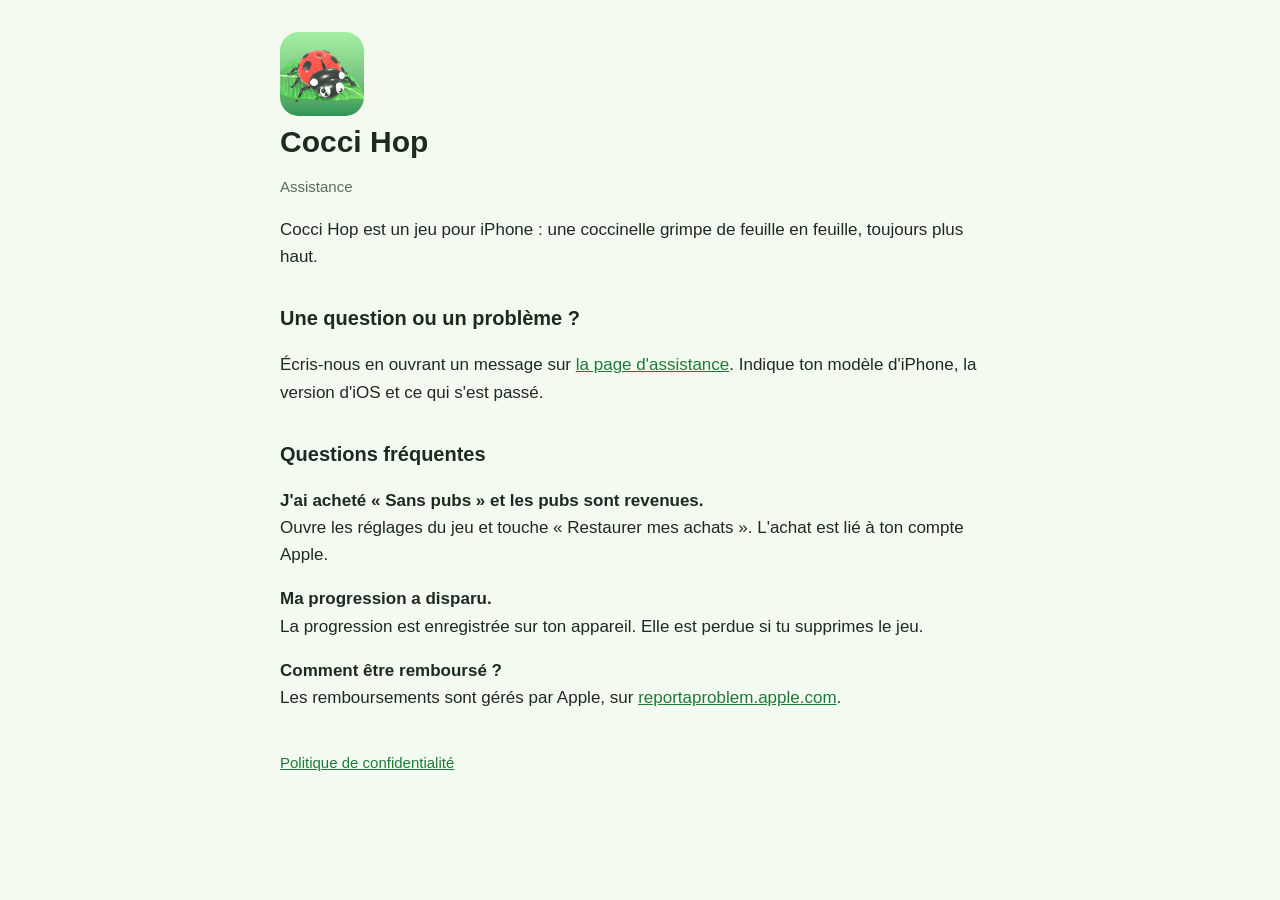
==== index.html @ fbb4d42e "Pages d'assistance et de confidentialité de Cocci Hop" ====
<!doctype html>
<html lang="fr"><head><meta charset="utf-8"><meta name="viewport" content="width=device-width,initial-scale=1">
<title>Cocci Hop — Assistance</title><link rel="stylesheet" href="style.css"></head><body>
<header><img src="icon.png" alt="Icône de Cocci Hop"><h1>Cocci Hop</h1><p class="date">Assistance</p></header>
<p>Cocci Hop est un jeu pour iPhone : une coccinelle grimpe de feuille en feuille, toujours plus haut.</p>
<h2>Une question ou un problème ?</h2>
<p>Écris-nous en ouvrant un message sur <a href="https://github.com/Joranvnp/cocci-hop-site/issues">la page d'assistance</a>. Indique ton modèle d'iPhone, la version d'iOS et ce qui s'est passé.</p>
<h2>Questions fréquentes</h2>
<p><strong>J'ai acheté « Sans pubs » et les pubs sont revenues.</strong><br>Ouvre les réglages du jeu et touche « Restaurer mes achats ». L'achat est lié à ton compte Apple.</p>
<p><strong>Ma progression a disparu.</strong><br>La progression est enregistrée sur ton appareil. Elle est perdue si tu supprimes le jeu.</p>
<p><strong>Comment être remboursé ?</strong><br>Les remboursements sont gérés par Apple, sur <a href="https://reportaproblem.apple.com">reportaproblem.apple.com</a>.</p>
<nav><a href="confidentialite.html">Politique de confidentialité</a></nav>
</body></html>
---- style.css ----
:root{color-scheme:light dark}
body{font:17px/1.6 -apple-system,BlinkMacSystemFont,"Segoe UI",Roboto,sans-serif;max-width:720px;margin:0 auto;padding:32px 20px 64px;color:#1d2b1f;background:#f3faf0}
h1{font-size:30px;line-height:1.2;margin:8px 0 4px}h2{font-size:20px;margin:32px 0 8px}
a{color:#1f7a3a}.date{color:#5b6b5d;font-size:15px}
header img{width:84px;height:84px;border-radius:19px;display:block}
nav{margin-top:40px;font-size:15px}
@media (prefers-color-scheme:dark){body{color:#e6f1e4;background:#122016}a{color:#8be09f}.date{color:#9db09f}}
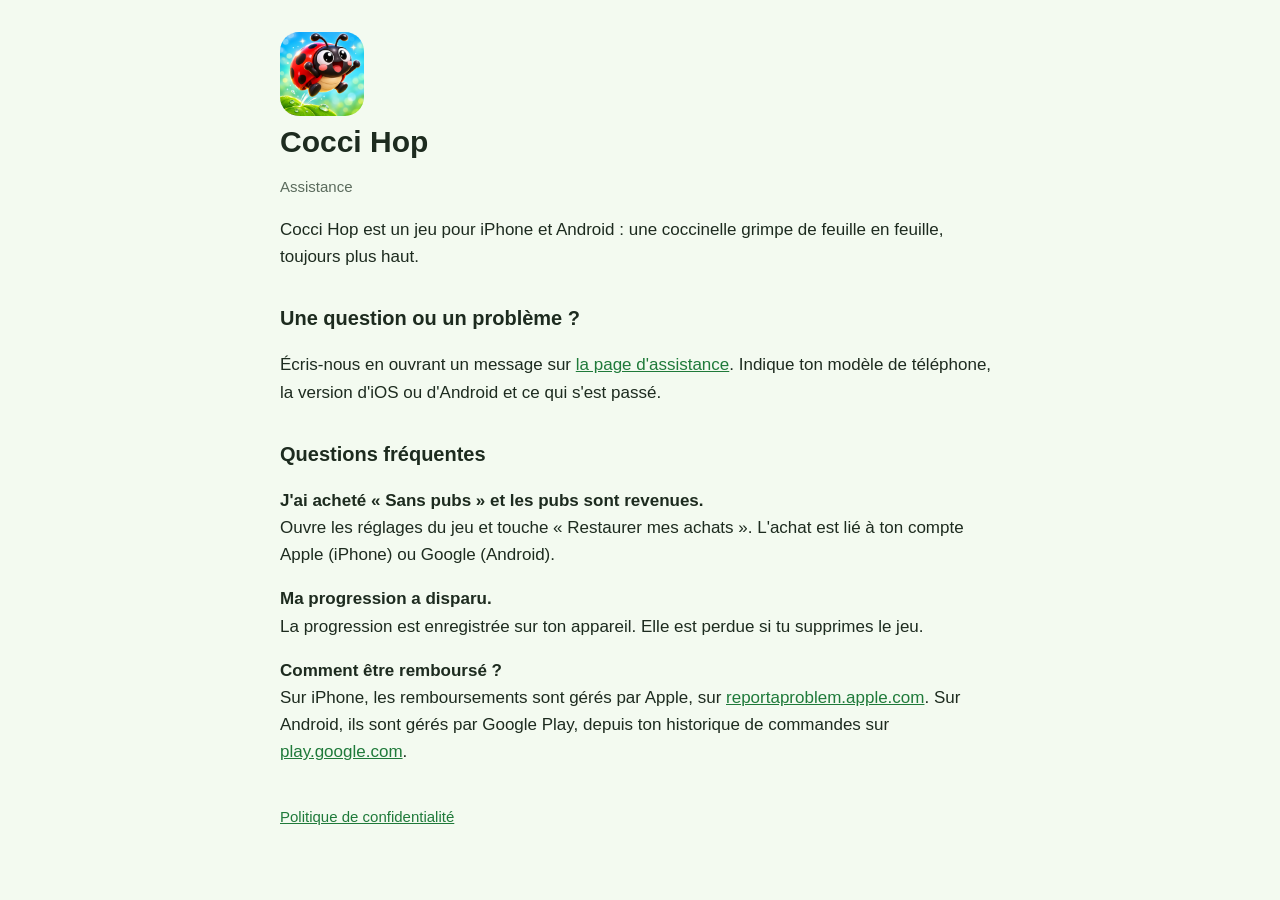
==== commit 1ba643d7: "Site : mention d'Android et de Google Play" ====
--- a/index.html
+++ b/index.html
@@ -2,12 +2,12 @@
 <html lang="fr"><head><meta charset="utf-8"><meta name="viewport" content="width=device-width,initial-scale=1">
 <title>Cocci Hop — Assistance</title><link rel="stylesheet" href="style.css"></head><body>
 <header><img src="icon.png" alt="Icône de Cocci Hop"><h1>Cocci Hop</h1><p class="date">Assistance</p></header>
-<p>Cocci Hop est un jeu pour iPhone : une coccinelle grimpe de feuille en feuille, toujours plus haut.</p>
+<p>Cocci Hop est un jeu pour iPhone et Android : une coccinelle grimpe de feuille en feuille, toujours plus haut.</p>
 <h2>Une question ou un problème ?</h2>
-<p>Écris-nous en ouvrant un message sur <a href="https://github.com/Joranvnp/cocci-hop-site/issues">la page d'assistance</a>. Indique ton modèle d'iPhone, la version d'iOS et ce qui s'est passé.</p>
+<p>Écris-nous en ouvrant un message sur <a href="https://github.com/Joranvnp/cocci-hop-site/issues">la page d'assistance</a>. Indique ton modèle de téléphone, la version d'iOS ou d'Android et ce qui s'est passé.</p>
 <h2>Questions fréquentes</h2>
-<p><strong>J'ai acheté « Sans pubs » et les pubs sont revenues.</strong><br>Ouvre les réglages du jeu et touche « Restaurer mes achats ». L'achat est lié à ton compte Apple.</p>
+<p><strong>J'ai acheté « Sans pubs » et les pubs sont revenues.</strong><br>Ouvre les réglages du jeu et touche « Restaurer mes achats ». L'achat est lié à ton compte Apple (iPhone) ou Google (Android).</p>
 <p><strong>Ma progression a disparu.</strong><br>La progression est enregistrée sur ton appareil. Elle est perdue si tu supprimes le jeu.</p>
-<p><strong>Comment être remboursé ?</strong><br>Les remboursements sont gérés par Apple, sur <a href="https://reportaproblem.apple.com">reportaproblem.apple.com</a>.</p>
+<p><strong>Comment être remboursé ?</strong><br>Sur iPhone, les remboursements sont gérés par Apple, sur <a href="https://reportaproblem.apple.com">reportaproblem.apple.com</a>. Sur Android, ils sont gérés par Google Play, depuis ton historique de commandes sur <a href="https://play.google.com/store/account/orderhistory">play.google.com</a>.</p>
 <nav><a href="confidentialite.html">Politique de confidentialité</a></nav>
 </body></html>
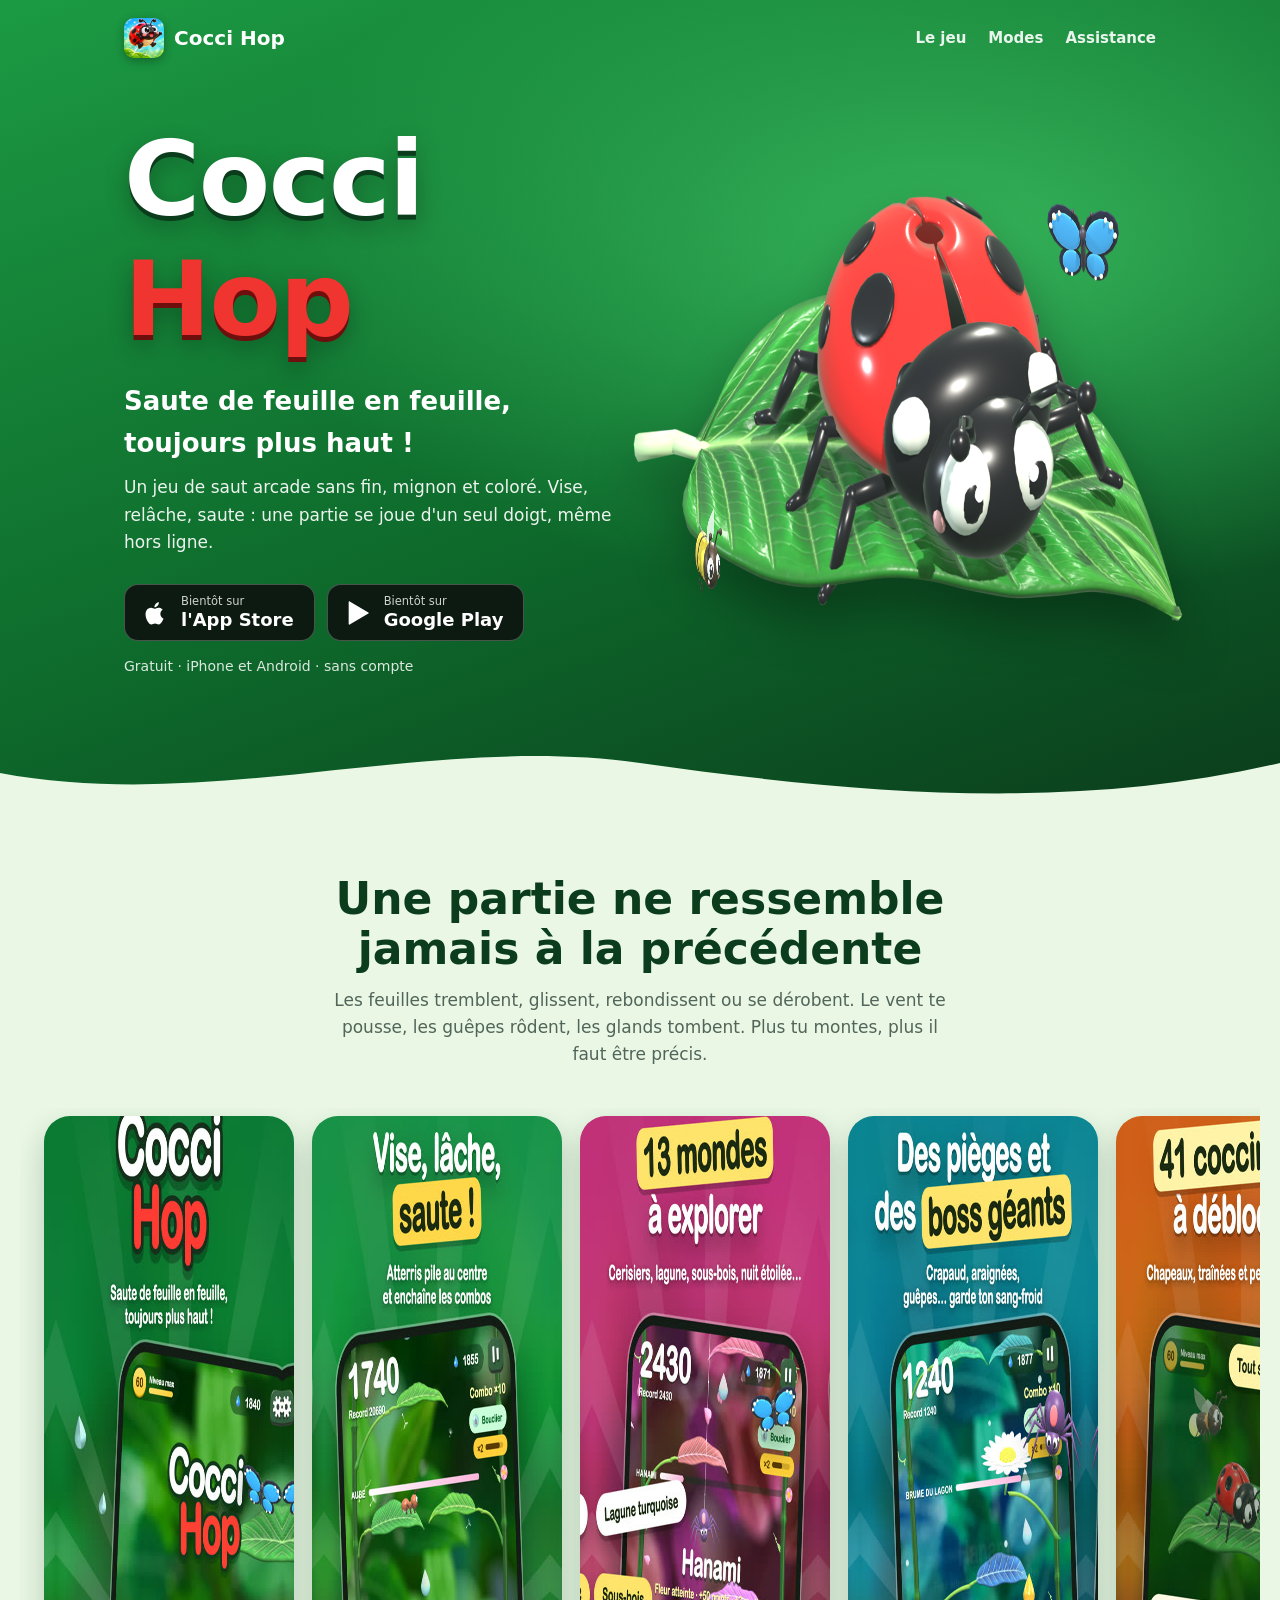
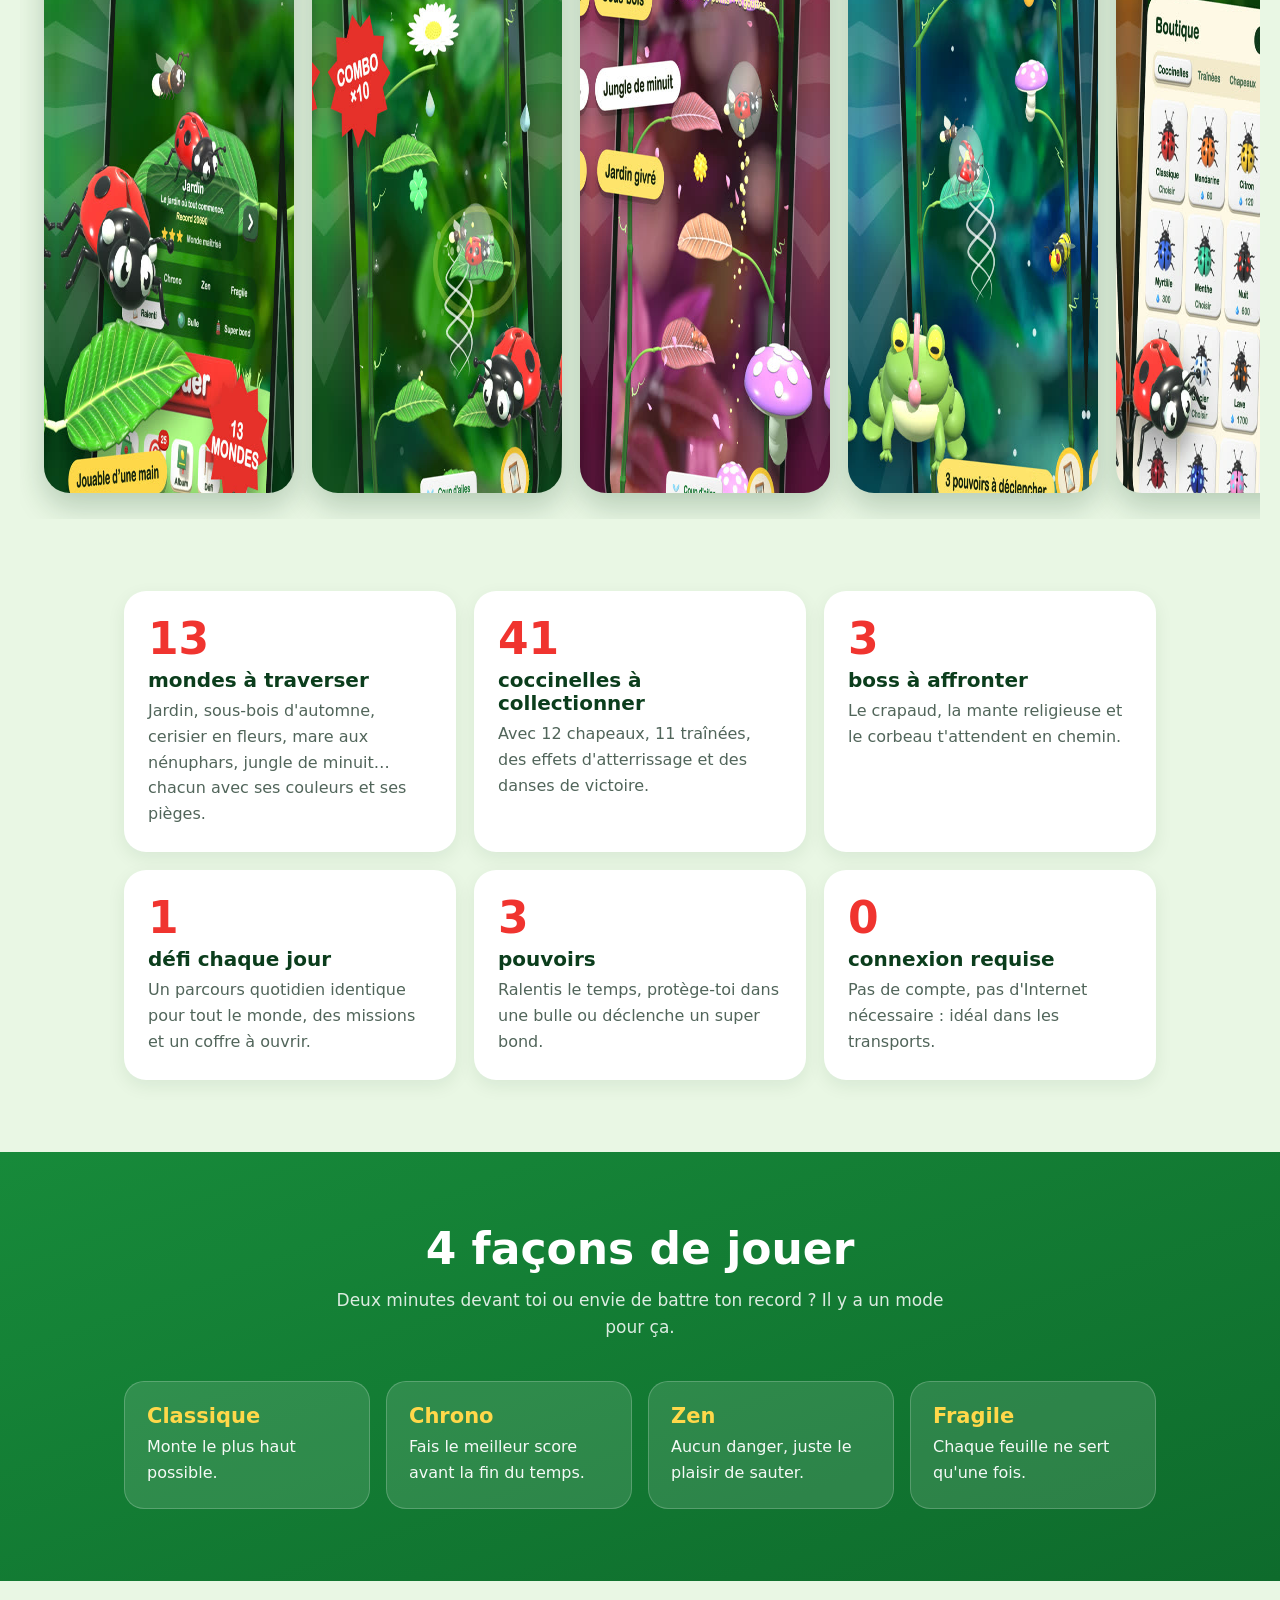
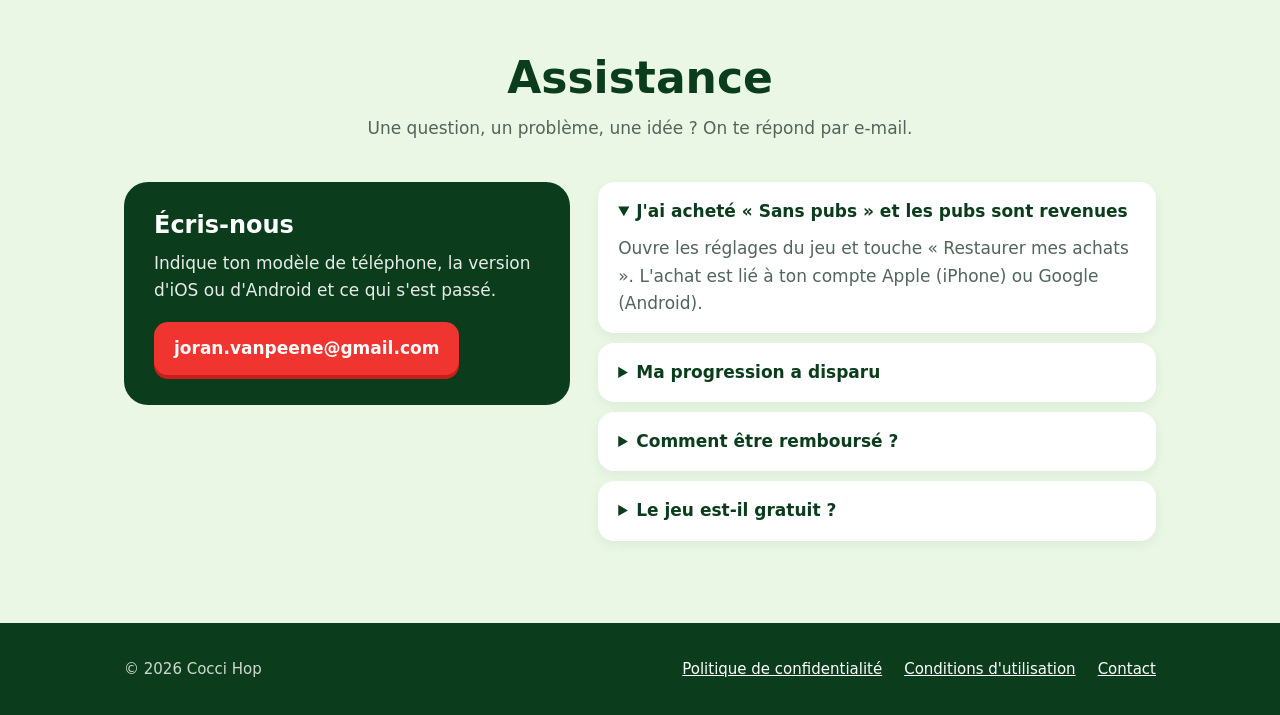
==== commit 1079d449: "Nouveau site de présentation : accueil, assistance par e-mail, conditions d'utilisation" ====
--- a/index.html
+++ b/index.html
@@ -1,13 +1,128 @@
 <!doctype html>
-<html lang="fr"><head><meta charset="utf-8"><meta name="viewport" content="width=device-width,initial-scale=1">
-<title>Cocci Hop — Assistance</title><link rel="stylesheet" href="style.css"></head><body>
-<header><img src="icon.png" alt="Icône de Cocci Hop"><h1>Cocci Hop</h1><p class="date">Assistance</p></header>
-<p>Cocci Hop est un jeu pour iPhone et Android : une coccinelle grimpe de feuille en feuille, toujours plus haut.</p>
-<h2>Une question ou un problème ?</h2>
-<p>Écris-nous en ouvrant un message sur <a href="https://github.com/Joranvnp/cocci-hop-site/issues">la page d'assistance</a>. Indique ton modèle de téléphone, la version d'iOS ou d'Android et ce qui s'est passé.</p>
-<h2>Questions fréquentes</h2>
-<p><strong>J'ai acheté « Sans pubs » et les pubs sont revenues.</strong><br>Ouvre les réglages du jeu et touche « Restaurer mes achats ». L'achat est lié à ton compte Apple (iPhone) ou Google (Android).</p>
-<p><strong>Ma progression a disparu.</strong><br>La progression est enregistrée sur ton appareil. Elle est perdue si tu supprimes le jeu.</p>
-<p><strong>Comment être remboursé ?</strong><br>Sur iPhone, les remboursements sont gérés par Apple, sur <a href="https://reportaproblem.apple.com">reportaproblem.apple.com</a>. Sur Android, ils sont gérés par Google Play, depuis ton historique de commandes sur <a href="https://play.google.com/store/account/orderhistory">play.google.com</a>.</p>
-<nav><a href="confidentialite.html">Politique de confidentialité</a></nav>
-</body></html>
+<html lang="fr">
+<head>
+<meta charset="utf-8">
+<meta name="viewport" content="width=device-width,initial-scale=1">
+<title>Cocci Hop — le jeu de coccinelle qui saute de feuille en feuille</title>
+<meta name="description" content="Cocci Hop est un jeu de saut arcade sans fin pour iPhone et Android : aide une coccinelle à grimper de feuille en feuille. 13 mondes, 4 modes, jouable d'une main et hors ligne.">
+<meta property="og:title" content="Cocci Hop — saute de feuille en feuille">
+<meta property="og:description" content="Un jeu de saut arcade sans fin, mignon et coloré. 13 mondes, 4 modes de jeu, jouable d'une main.">
+<meta property="og:image" content="https://joranvnp.github.io/cocci-hop-site/img/partage.jpg">
+<meta property="og:type" content="website">
+<meta name="theme-color" content="#0e6b2c">
+<link rel="icon" href="icon.png">
+<link rel="apple-touch-icon" href="icon.png">
+<link rel="stylesheet" href="style.css">
+</head>
+<body>
+
+<header class="barre">
+  <div class="cadre">
+    <a class="marque" href="./"><img src="icon.png" alt="" width="40" height="40">Cocci Hop</a>
+    <nav>
+      <a class="facultatif" href="#jeu">Le jeu</a>
+      <a class="facultatif" href="#modes">Modes</a>
+      <a href="#assistance">Assistance</a>
+    </nav>
+  </div>
+</header>
+
+<main>
+<div class="heros">
+  <div class="cadre">
+    <div>
+      <h1 class="titre">Cocci <span>Hop</span></h1>
+      <p class="accroche">Saute de feuille en feuille, toujours plus haut&nbsp;!</p>
+      <p class="sous">Un jeu de saut arcade sans fin, mignon et coloré. Vise, relâche, saute&nbsp;: une partie se joue d'un seul doigt, même hors ligne.</p>
+      <div class="boutons">
+        <span class="magasin" aria-label="Bientôt sur l'App Store">
+          <svg viewBox="0 0 24 24" fill="currentColor" aria-hidden="true"><path d="M16.6 12.7c0-2.3 1.9-3.400 2-3.500-1.100-1.600-2.800-1.800-3.400-1.800-1.400-.1-2.800.9-3.500.9s-1.900-.8-3.100-.8c-1.600 0-3.100.9-3.900 2.400-1.700 2.900-.4 7.200 1.200 9.500.8 1.100 1.700 2.400 3 2.400 1.200 0 1.700-.8 3.100-.8s1.900.8 3.100.8c1.300 0 2.100-1.200 2.900-2.300.9-1.300 1.300-2.600 1.300-2.700-.1 0-2.700-1-2.700-4.100zM14.300 5.800c.6-.8 1.100-1.900 1-3-.9 0-2.100.6-2.800 1.400-.6.7-1.100 1.800-1 2.900 1 .1 2.100-.5 2.800-1.300z"/></svg>
+          <span><small>Bientôt sur</small><b>l'App Store</b></span>
+        </span>
+        <span class="magasin" aria-label="Bientôt sur Google Play">
+          <svg viewBox="0 0 24 24" fill="currentColor" aria-hidden="true"><path d="M4 2.600v18.800c0 .5.500.8.900.5l16-9.400c.4-.2.400-.8 0-1L4.900 2.100c-.4-.3-.9 0-.9.500z"/></svg>
+          <span><small>Bientôt sur</small><b>Google Play</b></span>
+        </span>
+      </div>
+      <p class="gratuit">Gratuit · iPhone et Android · sans compte</p>
+    </div>
+    <div class="scene">
+      <img class="ami a" src="img/butterfly.png" alt="" width="220" height="220">
+      <img class="cocci" src="img/hero.png" alt="La coccinelle de Cocci Hop posée sur une feuille" width="960" height="480">
+      <img class="ami b" src="img/bee.png" alt="" width="220" height="220">
+    </div>
+  </div>
+  <svg class="vague" viewBox="0 0 1440 70" preserveAspectRatio="none" aria-hidden="true"><path d="M0 40c240 40 480-40 720-10s480 50 720 0v40H0z"/></svg>
+</div>
+
+<section id="jeu">
+  <div class="entete">
+    <h2>Une partie ne ressemble jamais à la précédente</h2>
+    <p>Les feuilles tremblent, glissent, rebondissent ou se dérobent. Le vent te pousse, les guêpes rôdent, les glands tombent. Plus tu montes, plus il faut être précis.</p>
+  </div>
+  <div class="captures" tabindex="0" aria-label="Captures d'écran du jeu">
+    <img src="img/capture-1.jpg" alt="Écran d'accueil de Cocci Hop" width="540" height="977">
+    <img src="img/capture-2.jpg" alt="Capture d'écran du jeu Cocci Hop" width="540" height="977" loading="lazy">
+    <img src="img/capture-3.jpg" alt="Capture d'écran du jeu Cocci Hop" width="540" height="977" loading="lazy">
+    <img src="img/capture-4.jpg" alt="Capture d'écran du jeu Cocci Hop" width="540" height="977" loading="lazy">
+    <img src="img/capture-5.jpg" alt="Capture d'écran du jeu Cocci Hop" width="540" height="977" loading="lazy">
+    <img src="img/capture-6.jpg" alt="Capture d'écran du jeu Cocci Hop" width="540" height="977" loading="lazy">
+    <img src="img/capture-7.jpg" alt="Capture d'écran du jeu Cocci Hop" width="540" height="977" loading="lazy">
+  </div>
+</section>
+
+<section style="padding-top:0">
+  <div class="cadre atouts">
+    <div class="carte"><div class="chiffre">13</div><h3>mondes à traverser</h3><p>Jardin, sous-bois d'automne, cerisier en fleurs, mare aux nénuphars, jungle de minuit… chacun avec ses couleurs et ses pièges.</p></div>
+    <div class="carte"><div class="chiffre">41</div><h3>coccinelles à collectionner</h3><p>Avec 12 chapeaux, 11 traînées, des effets d'atterrissage et des danses de victoire.</p></div>
+    <div class="carte"><div class="chiffre">3</div><h3>boss à affronter</h3><p>Le crapaud, la mante religieuse et le corbeau t'attendent en chemin.</p></div>
+    <div class="carte"><div class="chiffre">1</div><h3>défi chaque jour</h3><p>Un parcours quotidien identique pour tout le monde, des missions et un coffre à ouvrir.</p></div>
+    <div class="carte"><div class="chiffre">3</div><h3>pouvoirs</h3><p>Ralentis le temps, protège-toi dans une bulle ou déclenche un super bond.</p></div>
+    <div class="carte"><div class="chiffre">0</div><h3>connexion requise</h3><p>Pas de compte, pas d'Internet nécessaire : idéal dans les transports.</p></div>
+  </div>
+</section>
+
+<section class="bande" id="modes">
+  <div class="cadre">
+    <div class="entete"><h2>4 façons de jouer</h2><p>Deux minutes devant toi ou envie de battre ton record ? Il y a un mode pour ça.</p></div>
+    <div class="modes">
+      <div class="mode"><h3>Classique</h3><p>Monte le plus haut possible.</p></div>
+      <div class="mode"><h3>Chrono</h3><p>Fais le meilleur score avant la fin du temps.</p></div>
+      <div class="mode"><h3>Zen</h3><p>Aucun danger, juste le plaisir de sauter.</p></div>
+      <div class="mode"><h3>Fragile</h3><p>Chaque feuille ne sert qu'une fois.</p></div>
+    </div>
+  </div>
+</section>
+
+<section id="assistance">
+  <div class="cadre">
+    <div class="entete"><h2>Assistance</h2><p>Une question, un problème, une idée ? On te répond par e-mail.</p></div>
+    <div class="aide">
+      <div class="contact">
+        <h3>Écris-nous</h3>
+        <p>Indique ton modèle de téléphone, la version d'iOS ou d'Android et ce qui s'est passé.</p>
+        <a class="courriel" href="mailto:joran.vanpeene@gmail.com?subject=Cocci%20Hop">joran.vanpeene@gmail.com</a>
+      </div>
+      <div>
+        <details open><summary>J'ai acheté « Sans pubs » et les pubs sont revenues</summary><p>Ouvre les réglages du jeu et touche « Restaurer mes achats ». L'achat est lié à ton compte Apple (iPhone) ou Google (Android).</p></details>
+        <details><summary>Ma progression a disparu</summary><p>La progression est enregistrée sur ton appareil. Elle est perdue si tu supprimes le jeu.</p></details>
+        <details><summary>Comment être remboursé ?</summary><p>Sur iPhone, les remboursements sont gérés par Apple, sur <a href="https://reportaproblem.apple.com">reportaproblem.apple.com</a>. Sur Android, ils sont gérés par Google Play, depuis ton historique de commandes sur <a href="https://play.google.com/store/account/orderhistory">play.google.com</a>.</p></details>
+        <details><summary>Le jeu est-il gratuit ?</summary><p>Oui. Il contient des publicités ; un achat unique « Sans pubs » retire les publicités entre les parties.</p></details>
+      </div>
+    </div>
+  </div>
+</section>
+</main>
+
+<footer>
+  <div class="cadre">
+    <span>© 2026 Cocci Hop</span>
+    <nav>
+      <a href="confidentialite.html">Politique de confidentialité</a>
+      <a href="conditions.html">Conditions d'utilisation</a>
+      <a href="mailto:joran.vanpeene@gmail.com?subject=Cocci%20Hop">Contact</a>
+    </nav>
+  </div>
+</footer>
+</body>
+</html>
--- a/style.css
+++ b/style.css
@@ -1,7 +1,112 @@
-:root{color-scheme:light dark}
-body{font:17px/1.6 -apple-system,BlinkMacSystemFont,"Segoe UI",Roboto,sans-serif;max-width:720px;margin:0 auto;padding:32px 20px 64px;color:#1d2b1f;background:#f3faf0}
-h1{font-size:30px;line-height:1.2;margin:8px 0 4px}h2{font-size:20px;margin:32px 0 8px}
-a{color:#1f7a3a}.date{color:#5b6b5d;font-size:15px}
-header img{width:84px;height:84px;border-radius:19px;display:block}
-nav{margin-top:40px;font-size:15px}
-@media (prefers-color-scheme:dark){body{color:#e6f1e4;background:#122016}a{color:#8be09f}.date{color:#9db09f}}
+:root{
+  --vert-nuit:#0b3d1c;--vert:#178a3a;--vert-clair:#3fc463;--feuille:#e9f7e4;
+  --rouge:#f0342f;--rouge-fonce:#c81f1c;--jaune:#ffd84a;--encre:#12261a;--gris:#51655a;
+  --rond:ui-rounded,"SF Pro Rounded","Nunito","Varela Round","Segoe UI",Roboto,system-ui,sans-serif;
+}
+*{box-sizing:border-box}
+html{scroll-behavior:smooth}
+body{margin:0;font:17px/1.6 var(--rond);color:var(--encre);background:var(--feuille)}
+img{max-width:100%;display:block}
+a{color:var(--vert)}
+h1,h2,h3{line-height:1.15;margin:0}
+.cadre{max-width:1080px;margin:0 auto;padding:0 24px}
+
+/* Barre du haut */
+.barre{position:absolute;top:0;left:0;right:0;z-index:5}
+.barre .cadre{display:flex;align-items:center;justify-content:space-between;padding-top:18px;padding-bottom:18px}
+.marque{display:flex;align-items:center;gap:10px;font-weight:800;font-size:20px;color:#fff;text-decoration:none}
+.marque img{width:40px;height:40px;border-radius:10px;box-shadow:0 3px 10px rgba(0,0,0,.3)}
+.barre nav{display:flex;gap:22px}
+.barre nav a{color:#fff;text-decoration:none;font-weight:700;font-size:15px;opacity:.9}
+.barre nav a:hover{opacity:1;text-decoration:underline}
+
+/* Héros */
+.heros{position:relative;overflow:hidden;color:#fff;
+  background:radial-gradient(1200px 600px at 75% 30%,#35b45a 0,transparent 60%),linear-gradient(160deg,#1c9a43 0,#0e6b2c 55%,var(--vert-nuit) 100%)}
+.heros .cadre{display:grid;grid-template-columns:1.05fr 1fr;gap:24px;align-items:center;padding-top:120px;padding-bottom:110px}
+.titre{font-size:clamp(56px,9vw,104px);font-weight:900;letter-spacing:-1.5px;
+  text-shadow:0 5px 0 var(--vert-nuit),0 10px 24px rgba(0,0,0,.3)}
+.titre span{display:block;color:var(--rouge);-webkit-text-stroke:0;text-shadow:0 5px 0 #6e0f0d,0 10px 24px rgba(0,0,0,.3)}
+.accroche{font-size:clamp(20px,2.6vw,26px);font-weight:700;margin:22px 0 10px}
+.sous{max-width:30em;opacity:.92;margin:0 0 28px}
+.boutons{display:flex;flex-wrap:wrap;gap:12px}
+.magasin{display:flex;align-items:center;gap:12px;padding:10px 20px 10px 16px;border-radius:14px;background:#0c1a11;color:#fff;
+  text-decoration:none;border:1.5px solid rgba(255,255,255,.25);min-width:190px}
+.magasin svg{width:28px;height:28px;flex:none}
+.magasin small{display:block;font-size:11.5px;opacity:.8;line-height:1.2}
+.magasin b{display:block;font-size:18px;line-height:1.2}
+a.magasin:hover{background:#000}
+.gratuit{margin-top:14px;font-size:14px;opacity:.85}
+.scene{position:relative}
+.scene .cocci{width:118%;max-width:none;margin-left:-9%;filter:drop-shadow(0 26px 26px rgba(0,0,0,.35));animation:flotte 5s ease-in-out infinite}
+.scene .ami{position:absolute;width:88px;animation:flotte 4s ease-in-out infinite}
+.scene .ami.a{top:-6%;right:6%;animation-delay:-1s}
+.scene .ami.b{bottom:-4%;left:2%;width:72px;animation-delay:-2.4s}
+@keyframes flotte{50%{transform:translateY(-14px)}}
+.vague{position:absolute;left:0;right:0;bottom:-1px;width:100%;height:70px;fill:var(--feuille)}
+
+/* Sections */
+section{padding:72px 0}
+.entete{text-align:center;max-width:calc(36em + 48px);margin:0 auto 40px;padding:0 24px}
+.entete h2{font-size:clamp(30px,4.4vw,44px);font-weight:900;color:var(--vert-nuit)}
+.entete p{color:var(--gris);margin:12px 0 0}
+
+/* Captures */
+.captures{display:flex;gap:18px;overflow-x:auto;scroll-snap-type:x mandatory;padding:8px 24px 26px;
+  max-width:1240px;margin:0 auto;scrollbar-width:thin;scrollbar-color:var(--vert-clair) transparent}
+.captures img{flex:none;width:250px;aspect-ratio:1194/2160;border-radius:26px;scroll-snap-align:center;
+  box-shadow:0 14px 30px rgba(11,61,28,.22);background:#0e6b2c}
+
+/* Atouts */
+.atouts{display:grid;grid-template-columns:repeat(3,1fr);gap:18px}
+.carte{background:#fff;border-radius:22px;padding:26px 24px;box-shadow:0 6px 18px rgba(11,61,28,.08)}
+.carte .chiffre{font-size:44px;font-weight:900;color:var(--rouge);line-height:1}
+.carte h3{font-size:20px;margin:8px 0 6px;color:var(--vert-nuit)}
+.carte p{margin:0;color:var(--gris);font-size:16px}
+
+/* Modes */
+.bande{background:linear-gradient(160deg,#178a3a,#0e6b2c);color:#fff}
+.bande .entete h2{color:#fff}.bande .entete p{color:rgba(255,255,255,.85)}
+.modes{display:grid;grid-template-columns:repeat(4,1fr);gap:16px}
+.mode{background:rgba(255,255,255,.12);border:1.5px solid rgba(255,255,255,.2);border-radius:20px;padding:22px}
+.mode h3{font-size:21px;color:var(--jaune);margin-bottom:6px}
+.mode p{margin:0;font-size:16px;opacity:.95}
+
+/* Assistance */
+.aide{display:grid;grid-template-columns:1fr 1.25fr;gap:28px;align-items:start}
+.contact{background:var(--vert-nuit);color:#fff;border-radius:24px;padding:30px}
+.contact h3{font-size:24px;margin-bottom:10px}
+.contact p{margin:0 0 18px;opacity:.9}
+.courriel{display:inline-block;background:var(--rouge);color:#fff;font-weight:800;text-decoration:none;padding:13px 20px;border-radius:14px;
+  box-shadow:0 4px 0 var(--rouge-fonce);word-break:break-all}
+.courriel:hover{filter:brightness(1.08)}
+details{background:#fff;border-radius:16px;padding:16px 20px;margin-bottom:10px;box-shadow:0 4px 12px rgba(11,61,28,.06)}
+summary{font-weight:800;cursor:pointer;color:var(--vert-nuit)}
+details p{margin:10px 0 0;color:var(--gris)}
+
+/* Pied */
+footer{background:var(--vert-nuit);color:rgba(255,255,255,.8);padding:34px 0;font-size:15px}
+footer .cadre{display:flex;flex-wrap:wrap;gap:14px 26px;align-items:center;justify-content:space-between}
+footer a{color:#fff}
+footer nav{display:flex;flex-wrap:wrap;gap:8px 22px}
+
+/* Pages de texte */
+.page-texte .heros .cadre{display:block;padding-top:110px;padding-bottom:90px}
+.page-texte .heros h1{font-size:clamp(34px,5.5vw,54px);font-weight:900;text-shadow:0 4px 0 var(--vert-nuit)}
+.page-texte .heros p{opacity:.9;margin:10px 0 0}
+.texte{max-width:760px;margin:0 auto;padding:40px 24px 80px}
+.texte h2{font-size:24px;color:var(--vert-nuit);margin:36px 0 8px}
+.texte p{margin:0 0 14px}
+
+@media (max-width:860px){
+  .heros .cadre{grid-template-columns:1fr;text-align:center;padding-top:104px;padding-bottom:90px}
+  .sous{margin-left:auto;margin-right:auto}.boutons{justify-content:center}
+  .scene{max-width:440px;margin:10px auto 0}.scene .cocci{width:100%;margin-left:0}
+  .atouts{grid-template-columns:1fr 1fr}.modes{grid-template-columns:1fr 1fr}.aide{grid-template-columns:1fr}
+  .barre nav a.facultatif{display:none}
+}
+@media (max-width:520px){
+  section{padding:54px 0}.atouts,.modes{grid-template-columns:1fr}
+  .captures img{width:210px}.magasin{min-width:0;flex:1 1 100%;justify-content:center}
+}
+@media (prefers-reduced-motion:reduce){.scene .cocci,.scene .ami{animation:none}html{scroll-behavior:auto}}
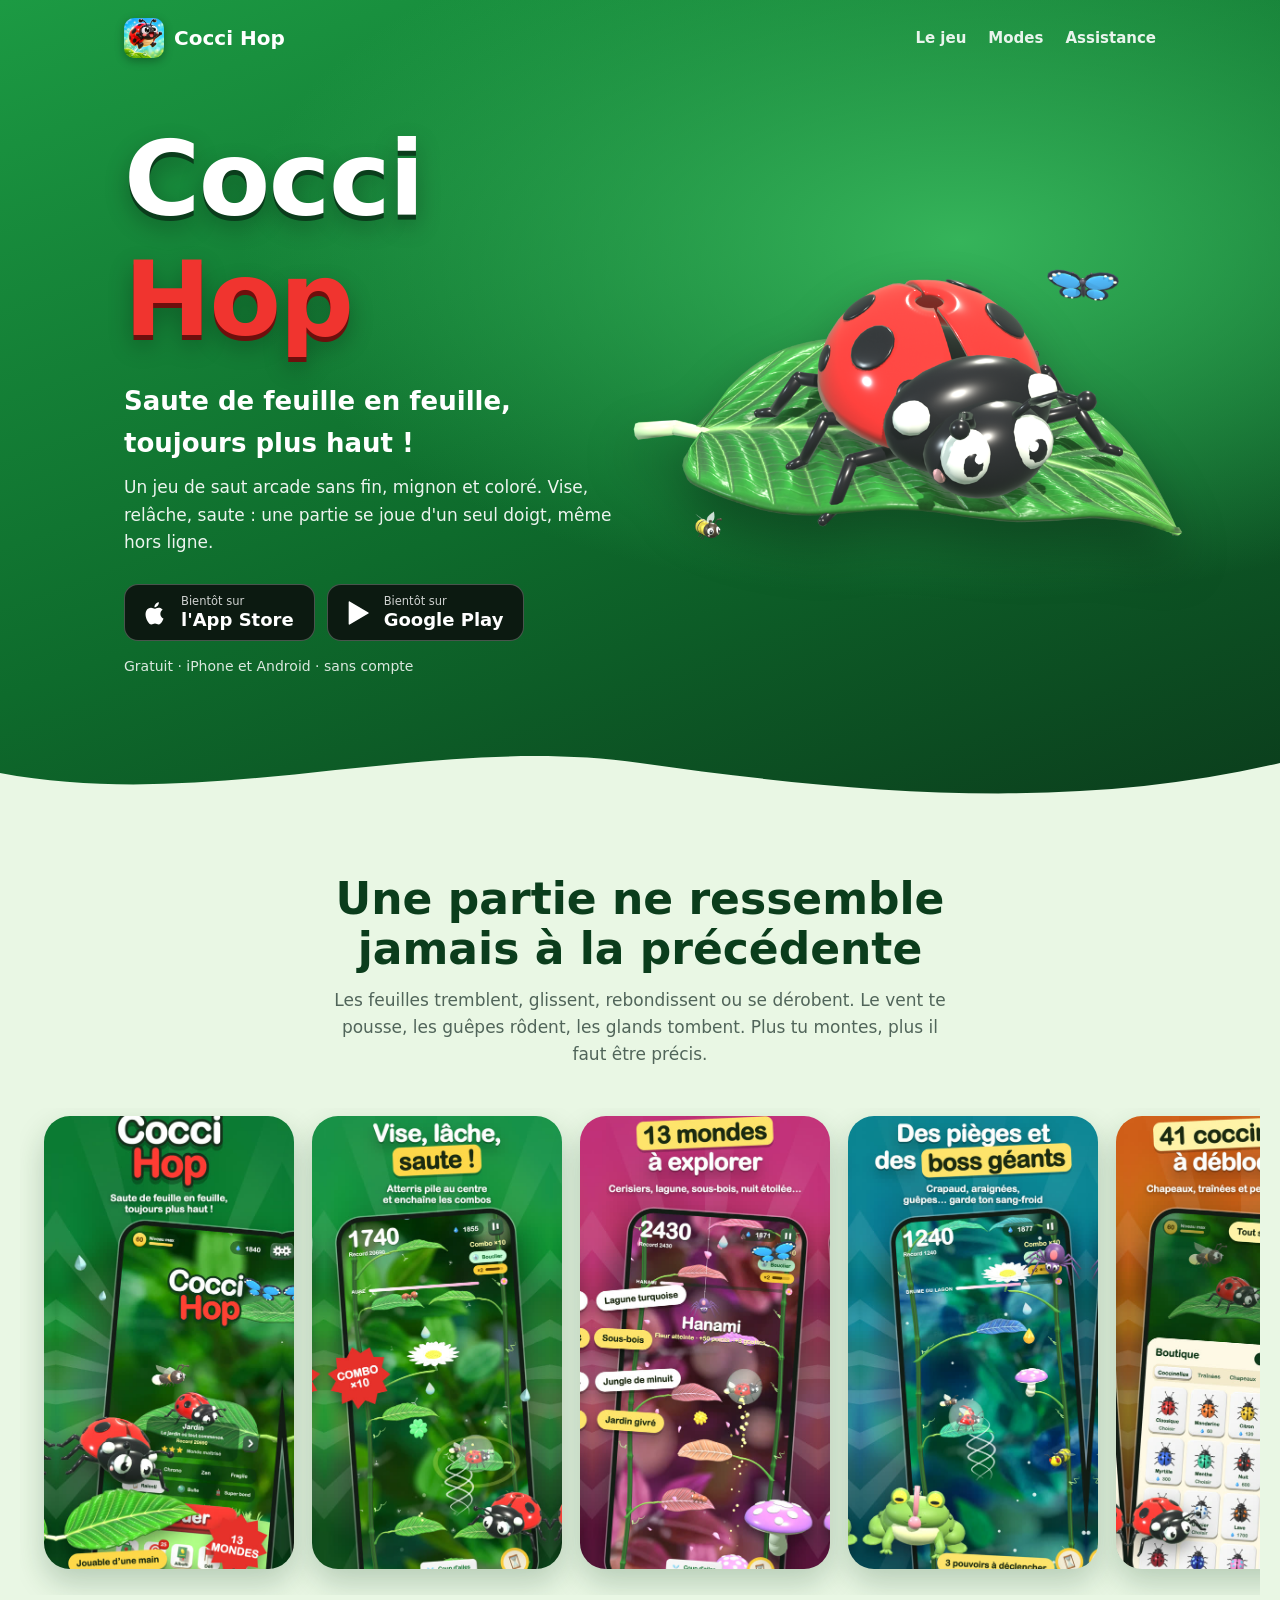
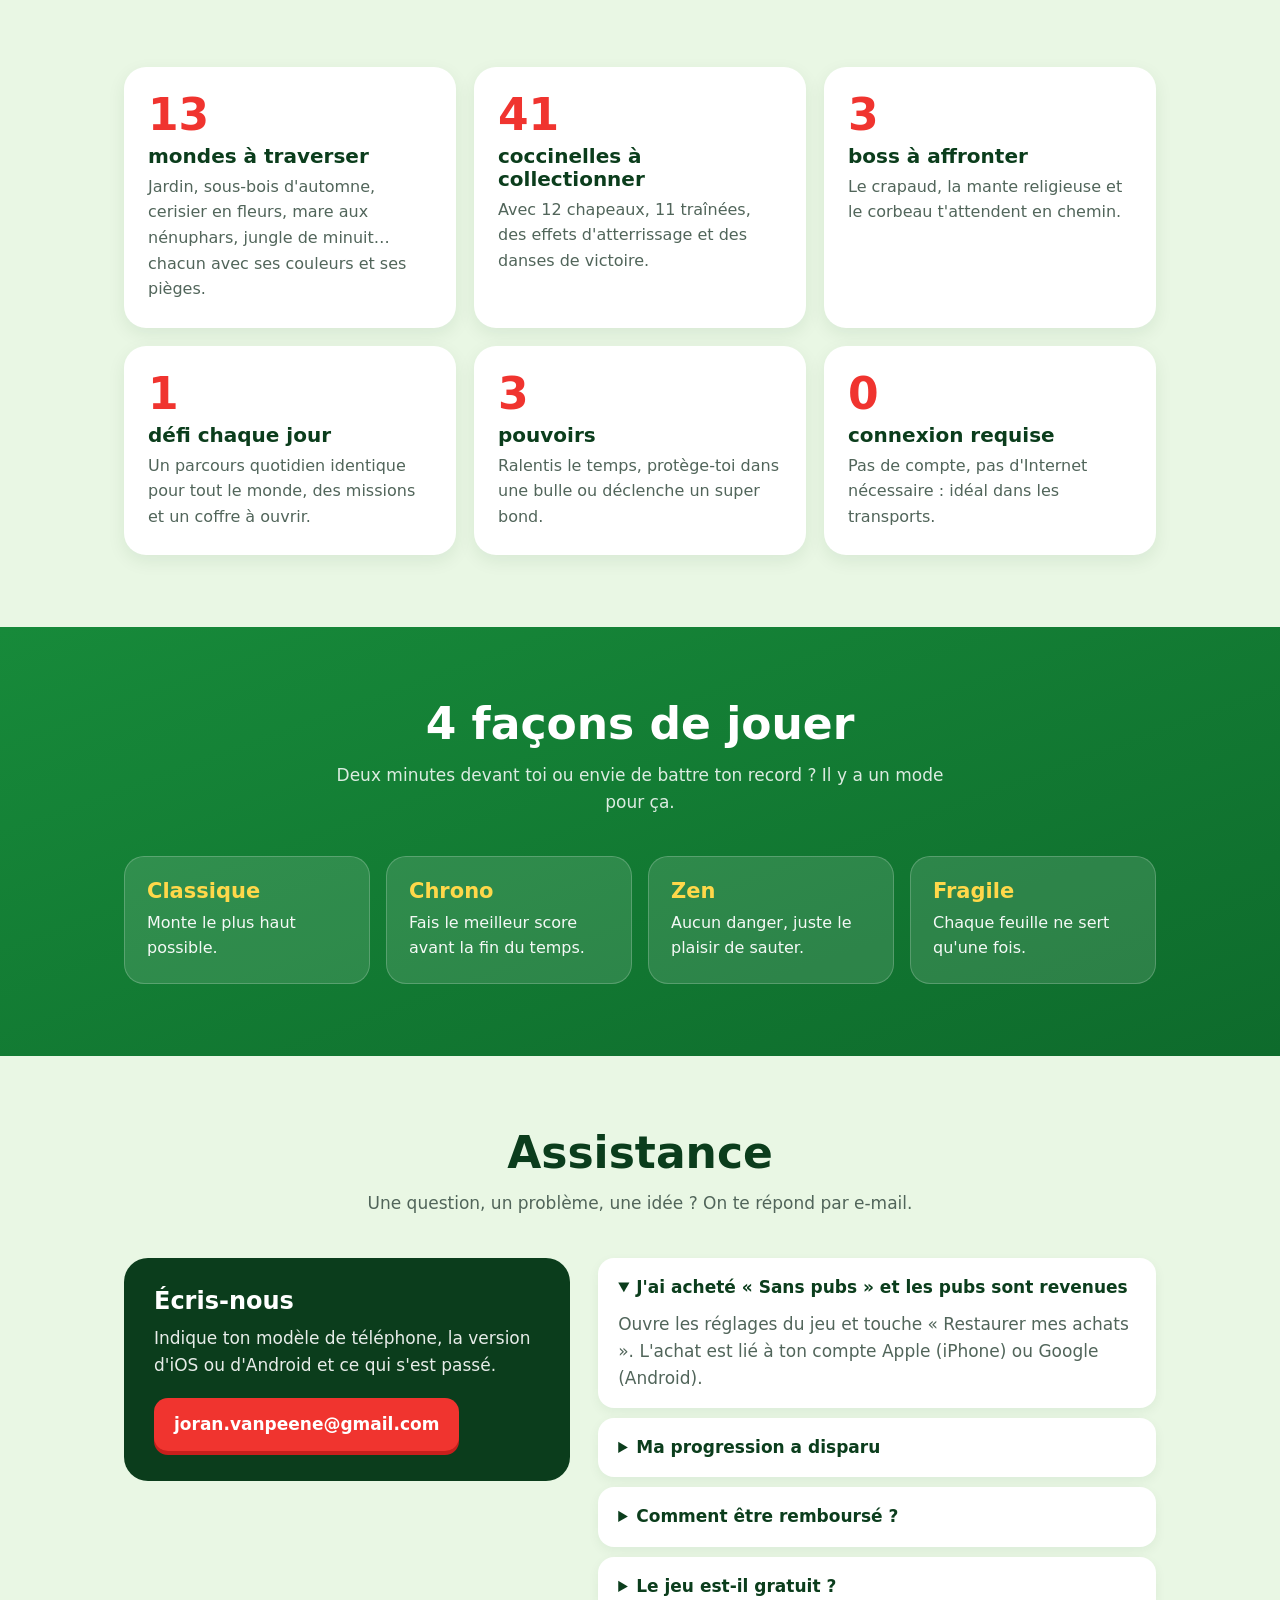
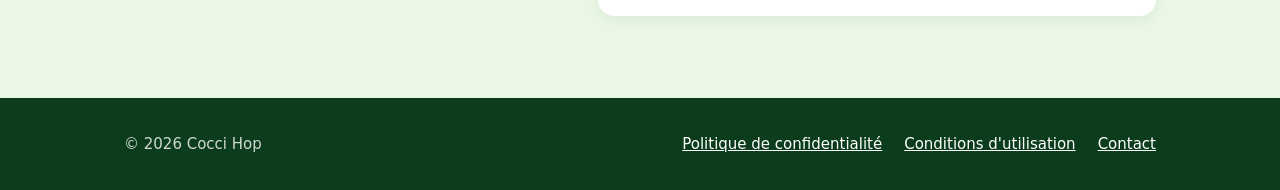
==== commit 95e57c8c: "Images : hauteur automatique (plus d'étirement)" ====
--- a/index.html
+++ b/index.html
@@ -12,7 +12,7 @@
 <meta name="theme-color" content="#0e6b2c">
 <link rel="icon" href="icon.png">
 <link rel="apple-touch-icon" href="icon.png">
-<link rel="stylesheet" href="style.css">
+<link rel="stylesheet" href="style.css?v=2">
 </head>
 <body>
 
--- a/style.css
+++ b/style.css
@@ -6,7 +6,7 @@
 *{box-sizing:border-box}
 html{scroll-behavior:smooth}
 body{margin:0;font:17px/1.6 var(--rond);color:var(--encre);background:var(--feuille)}
-img{max-width:100%;display:block}
+img{max-width:100%;height:auto;display:block}
 a{color:var(--vert)}
 h1,h2,h3{line-height:1.15;margin:0}
 .cadre{max-width:1080px;margin:0 auto;padding:0 24px}
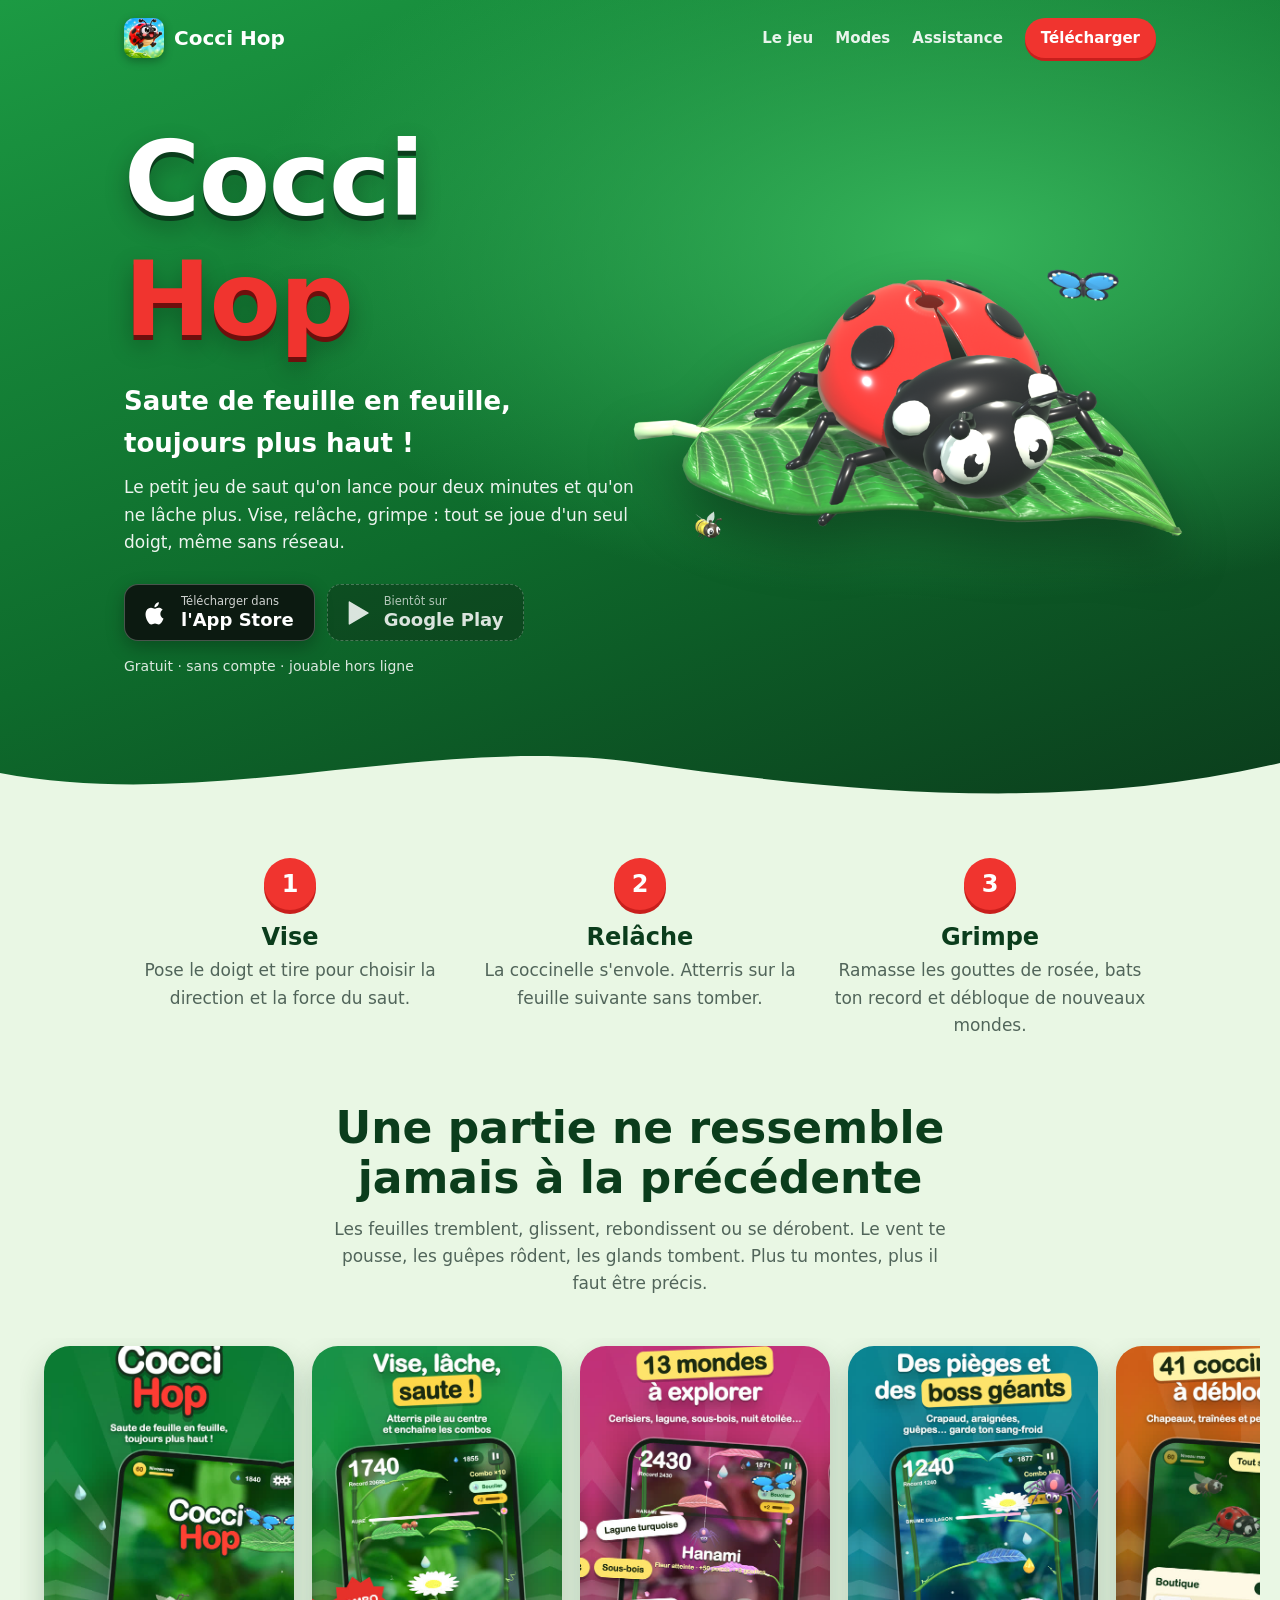
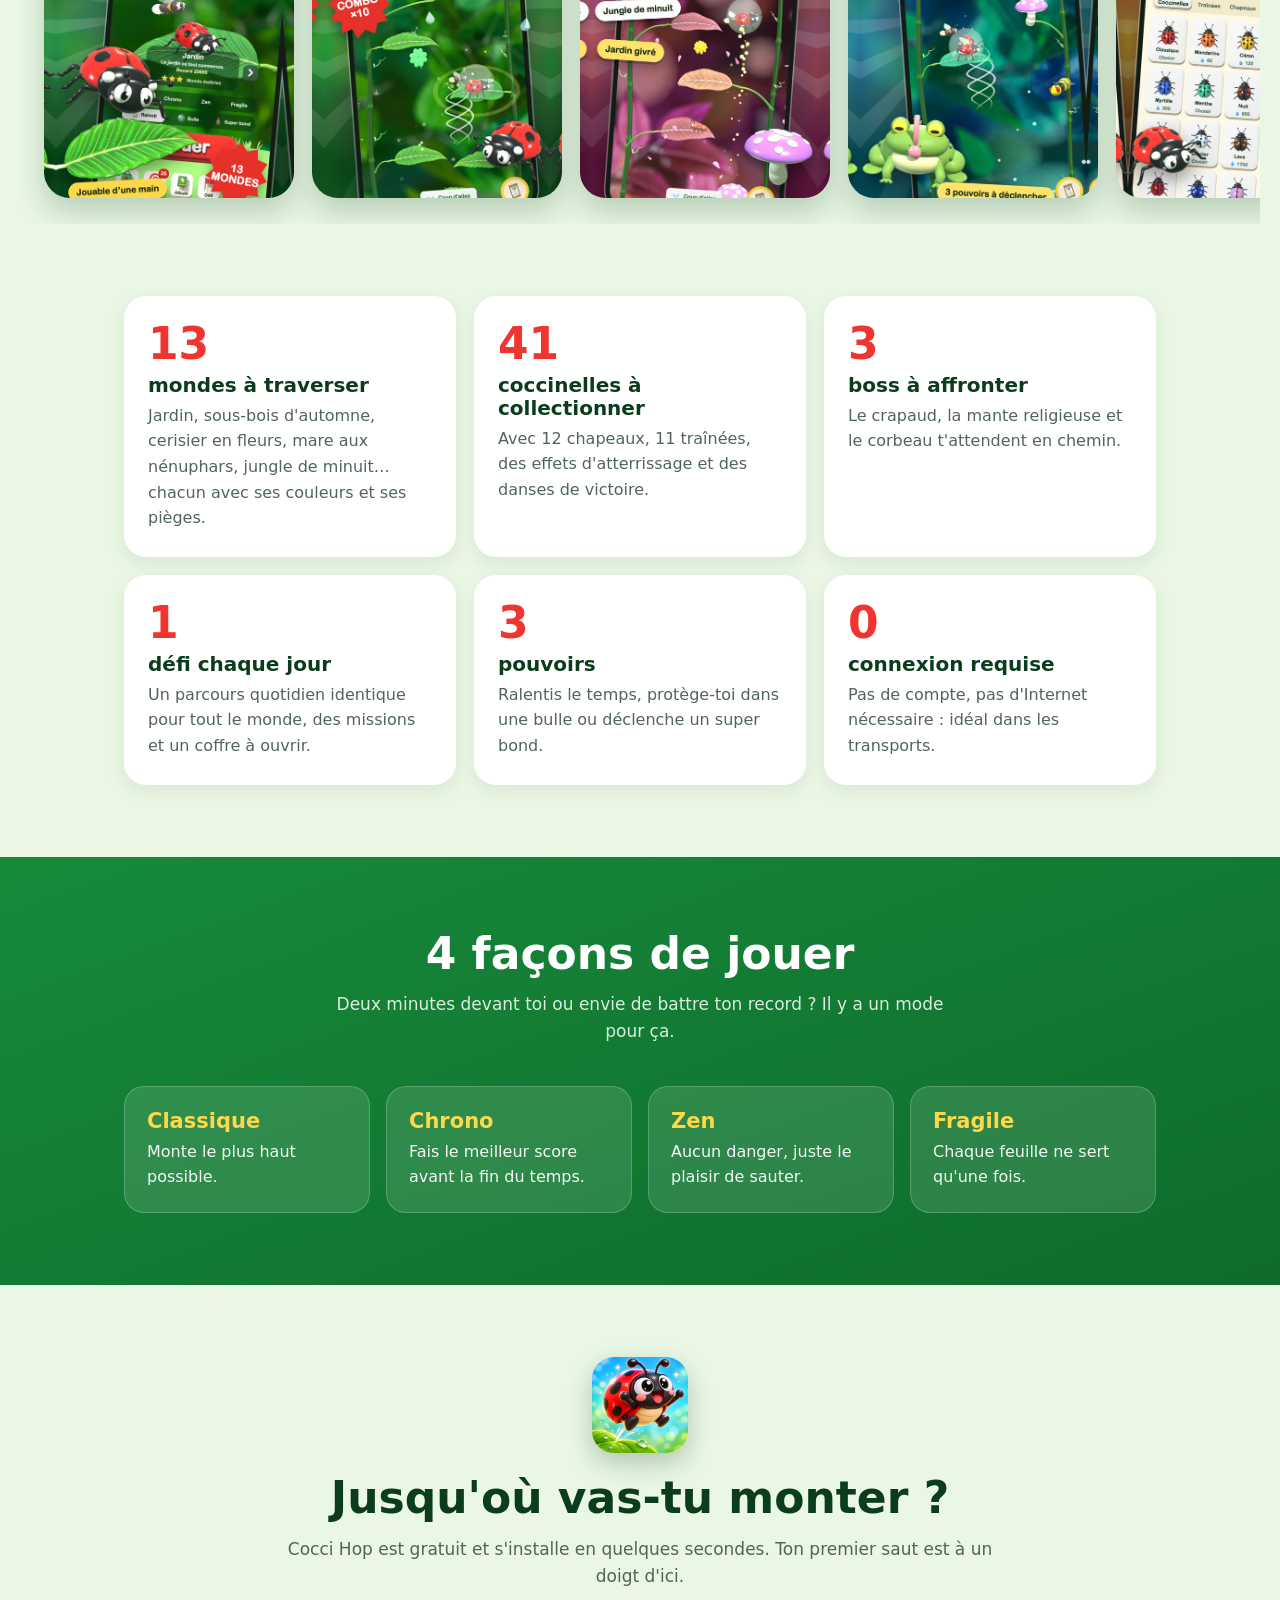
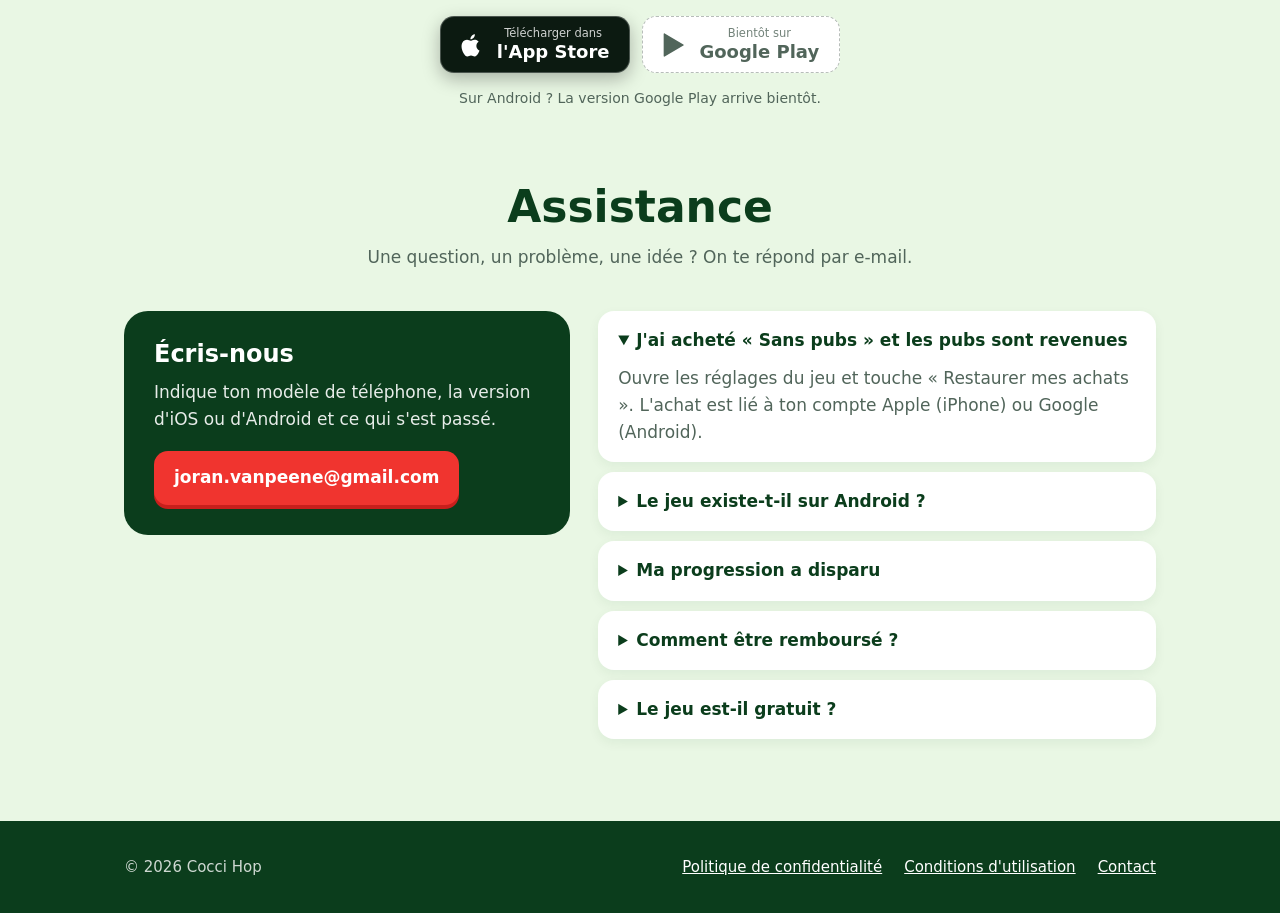
==== commit ea8f8317: "Vrai lien App Store, Android bientôt disponible, page d'accueil plus vendeuse" ====
--- a/index.html
+++ b/index.html
@@ -3,16 +3,19 @@
 <head>
 <meta charset="utf-8">
 <meta name="viewport" content="width=device-width,initial-scale=1">
-<title>Cocci Hop — le jeu de coccinelle qui saute de feuille en feuille</title>
-<meta name="description" content="Cocci Hop est un jeu de saut arcade sans fin pour iPhone et Android : aide une coccinelle à grimper de feuille en feuille. 13 mondes, 4 modes, jouable d'une main et hors ligne.">
-<meta property="og:title" content="Cocci Hop — saute de feuille en feuille">
-<meta property="og:description" content="Un jeu de saut arcade sans fin, mignon et coloré. 13 mondes, 4 modes de jeu, jouable d'une main.">
+<title>Cocci Hop : le jeu de coccinelle qui saute de feuille en feuille</title>
+<meta name="description" content="Cocci Hop est un jeu de saut gratuit, disponible sur iPhone et bientôt sur Android. Aide une coccinelle à grimper de feuille en feuille : 13 mondes, 4 modes, jouable d'un doigt et hors ligne.">
+<meta property="og:title" content="Cocci Hop : saute de feuille en feuille, toujours plus haut">
+<meta property="og:description" content="Le jeu de coccinelle mignon et gratuit, à jouer d'un seul doigt. 13 mondes, 41 coccinelles, 4 modes. Disponible sur iPhone, bientôt sur Android.">
 <meta property="og:image" content="https://joranvnp.github.io/cocci-hop-site/img/partage.jpg">
 <meta property="og:type" content="website">
+<meta property="og:url" content="https://joranvnp.github.io/cocci-hop-site/">
+<meta name="twitter:card" content="summary_large_image">
+<meta name="apple-itunes-app" content="app-id=6834035549">
 <meta name="theme-color" content="#0e6b2c">
 <link rel="icon" href="icon.png">
 <link rel="apple-touch-icon" href="icon.png">
-<link rel="stylesheet" href="style.css?v=2">
+<link rel="stylesheet" href="style.css?v=4">
 </head>
 <body>
 
@@ -23,6 +26,7 @@
       <a class="facultatif" href="#jeu">Le jeu</a>
       <a class="facultatif" href="#modes">Modes</a>
       <a href="#assistance">Assistance</a>
+      <a class="telecharger" href="https://apps.apple.com/fr/app/cocci-hop-jeu-de-coccinelle/id6834035549">Télécharger</a>
     </nav>
   </div>
 </header>
@@ -33,18 +37,18 @@
     <div>
       <h1 class="titre">Cocci <span>Hop</span></h1>
       <p class="accroche">Saute de feuille en feuille, toujours plus haut&nbsp;!</p>
-      <p class="sous">Un jeu de saut arcade sans fin, mignon et coloré. Vise, relâche, saute&nbsp;: une partie se joue d'un seul doigt, même hors ligne.</p>
+      <p class="sous">Le petit jeu de saut qu'on lance pour deux minutes et qu'on ne lâche plus. Vise, relâche, grimpe&nbsp;: tout se joue d'un seul doigt, même sans réseau.</p>
       <div class="boutons">
-        <span class="magasin" aria-label="Bientôt sur l'App Store">
+        <a class="magasin" href="https://apps.apple.com/fr/app/cocci-hop-jeu-de-coccinelle/id6834035549" aria-label="Télécharger Cocci Hop dans l'App Store">
           <svg viewBox="0 0 24 24" fill="currentColor" aria-hidden="true"><path d="M16.6 12.7c0-2.3 1.9-3.400 2-3.500-1.100-1.600-2.800-1.800-3.400-1.800-1.400-.1-2.800.9-3.500.9s-1.900-.8-3.100-.8c-1.600 0-3.100.9-3.900 2.400-1.700 2.900-.4 7.200 1.200 9.500.8 1.100 1.700 2.400 3 2.400 1.200 0 1.700-.8 3.100-.8s1.900.8 3.100.8c1.300 0 2.100-1.200 2.900-2.300.9-1.300 1.300-2.600 1.300-2.700-.1 0-2.700-1-2.700-4.100zM14.300 5.800c.6-.8 1.100-1.900 1-3-.9 0-2.100.6-2.800 1.400-.6.7-1.100 1.800-1 2.900 1 .1 2.100-.5 2.800-1.300z"/></svg>
-          <span><small>Bientôt sur</small><b>l'App Store</b></span>
-        </span>
-        <span class="magasin" aria-label="Bientôt sur Google Play">
+          <span><small>Télécharger dans</small><b>l'App Store</b></span>
+        </a>
+        <span class="magasin bientot" aria-label="Bientôt disponible sur Google Play">
           <svg viewBox="0 0 24 24" fill="currentColor" aria-hidden="true"><path d="M4 2.600v18.800c0 .5.500.8.900.5l16-9.400c.4-.2.400-.8 0-1L4.900 2.100c-.4-.3-.9 0-.9.500z"/></svg>
           <span><small>Bientôt sur</small><b>Google Play</b></span>
         </span>
       </div>
-      <p class="gratuit">Gratuit · iPhone et Android · sans compte</p>
+      <p class="gratuit">Gratuit · sans compte · jouable hors ligne</p>
     </div>
     <div class="scene">
       <img class="ami a" src="img/butterfly.png" alt="" width="220" height="220">
@@ -55,7 +59,15 @@
   <svg class="vague" viewBox="0 0 1440 70" preserveAspectRatio="none" aria-hidden="true"><path d="M0 40c240 40 480-40 720-10s480 50 720 0v40H0z"/></svg>
 </div>
 
-<section id="jeu">
+<section class="trois">
+  <div class="cadre etapes">
+    <div class="etape"><span>1</span><h3>Vise</h3><p>Pose le doigt et tire pour choisir la direction et la force du saut.</p></div>
+    <div class="etape"><span>2</span><h3>Relâche</h3><p>La coccinelle s'envole. Atterris sur la feuille suivante sans tomber.</p></div>
+    <div class="etape"><span>3</span><h3>Grimpe</h3><p>Ramasse les gouttes de rosée, bats ton record et débloque de nouveaux mondes.</p></div>
+  </div>
+</section>
+
+<section id="jeu" style="padding-top:0">
   <div class="entete">
     <h2>Une partie ne ressemble jamais à la précédente</h2>
     <p>Les feuilles tremblent, glissent, rebondissent ou se dérobent. Le vent te pousse, les guêpes rôdent, les glands tombent. Plus tu montes, plus il faut être précis.</p>
@@ -94,6 +106,25 @@
   </div>
 </section>
 
+<section class="appel">
+  <div class="cadre">
+    <img src="icon.png" alt="" width="96" height="96" loading="lazy">
+    <h2>Jusqu'où vas-tu monter&nbsp;?</h2>
+    <p>Cocci Hop est gratuit et s'installe en quelques secondes. Ton premier saut est à un doigt d'ici.</p>
+    <div class="boutons">
+      <a class="magasin" href="https://apps.apple.com/fr/app/cocci-hop-jeu-de-coccinelle/id6834035549" aria-label="Télécharger Cocci Hop dans l'App Store">
+        <svg viewBox="0 0 24 24" fill="currentColor" aria-hidden="true"><path d="M16.6 12.7c0-2.3 1.9-3.400 2-3.500-1.100-1.600-2.800-1.800-3.400-1.800-1.400-.1-2.800.9-3.500.9s-1.900-.8-3.100-.8c-1.600 0-3.100.9-3.900 2.400-1.700 2.900-.4 7.200 1.200 9.500.8 1.100 1.700 2.400 3 2.400 1.200 0 1.700-.8 3.100-.8s1.900.8 3.100.8c1.300 0 2.100-1.200 2.900-2.300.9-1.300 1.300-2.600 1.300-2.700-.1 0-2.700-1-2.700-4.100zM14.300 5.800c.6-.8 1.100-1.900 1-3-.9 0-2.100.6-2.800 1.400-.6.7-1.100 1.800-1 2.900 1 .1 2.100-.5 2.800-1.300z"/></svg>
+        <span><small>Télécharger dans</small><b>l'App Store</b></span>
+      </a>
+      <span class="magasin bientot" aria-label="Bientôt disponible sur Google Play">
+        <svg viewBox="0 0 24 24" fill="currentColor" aria-hidden="true"><path d="M4 2.600v18.800c0 .5.500.8.900.5l16-9.400c.4-.2.400-.8 0-1L4.900 2.100c-.4-.3-.9 0-.9.500z"/></svg>
+        <span><small>Bientôt sur</small><b>Google Play</b></span>
+      </span>
+    </div>
+    <p class="gratuit">Sur Android&nbsp;? La version Google Play arrive bientôt.</p>
+  </div>
+</section>
+
 <section id="assistance">
   <div class="cadre">
     <div class="entete"><h2>Assistance</h2><p>Une question, un problème, une idée ? On te répond par e-mail.</p></div>
@@ -105,14 +136,16 @@
       </div>
       <div>
         <details open><summary>J'ai acheté « Sans pubs » et les pubs sont revenues</summary><p>Ouvre les réglages du jeu et touche « Restaurer mes achats ». L'achat est lié à ton compte Apple (iPhone) ou Google (Android).</p></details>
-        <details><summary>Ma progression a disparu</summary><p>La progression est enregistrée sur ton appareil. Elle est perdue si tu supprimes le jeu.</p></details>
+        <details><summary>Le jeu existe-t-il sur Android ?</summary><p>Pas encore. La version Android est en cours de test et arrivera bientôt sur Google Play. Sur iPhone et iPad, le jeu est déjà disponible dans l'App Store.</p></details>
+        <details><summary>Ma progression a disparu</summary><p>Sur iPhone, ta progression est copiée dans ton compte iCloud : connecte-toi au même compte Apple et relance le jeu pour la retrouver. Sans iCloud, elle reste sur ton appareil et disparaît si tu supprimes le jeu.</p></details>
         <details><summary>Comment être remboursé ?</summary><p>Sur iPhone, les remboursements sont gérés par Apple, sur <a href="https://reportaproblem.apple.com">reportaproblem.apple.com</a>. Sur Android, ils sont gérés par Google Play, depuis ton historique de commandes sur <a href="https://play.google.com/store/account/orderhistory">play.google.com</a>.</p></details>
-        <details><summary>Le jeu est-il gratuit ?</summary><p>Oui. Il contient des publicités ; un achat unique « Sans pubs » retire les publicités entre les parties.</p></details>
+        <details><summary>Le jeu est-il gratuit ?</summary><p>Oui, tout le jeu est gratuit. Il contient des publicités ; un achat unique « Sans pubs » retire les publicités entre les parties.</p></details>
       </div>
     </div>
   </div>
 </section>
 </main>
+<script type="application/ld+json">{"@context":"https://schema.org","@type":"MobileApplication","name":"Cocci Hop","operatingSystem":"iOS","applicationCategory":"GameApplication","inLanguage":"fr","url":"https://joranvnp.github.io/cocci-hop-site/","installUrl":"https://apps.apple.com/fr/app/cocci-hop-jeu-de-coccinelle/id6834035549","offers":{"@type":"Offer","price":"0","priceCurrency":"EUR"}}</script>
 
 <footer>
   <div class="cadre">
--- a/style.css
+++ b/style.css
@@ -14,11 +14,13 @@
 /* Barre du haut */
 .barre{position:absolute;top:0;left:0;right:0;z-index:5}
 .barre .cadre{display:flex;align-items:center;justify-content:space-between;padding-top:18px;padding-bottom:18px}
-.marque{display:flex;align-items:center;gap:10px;font-weight:800;font-size:20px;color:#fff;text-decoration:none}
+.marque{white-space:nowrap;display:flex;align-items:center;gap:10px;font-weight:800;font-size:20px;color:#fff;text-decoration:none}
 .marque img{width:40px;height:40px;border-radius:10px;box-shadow:0 3px 10px rgba(0,0,0,.3)}
-.barre nav{display:flex;gap:22px}
+.barre nav{display:flex;gap:22px;align-items:center}
 .barre nav a{color:#fff;text-decoration:none;font-weight:700;font-size:15px;opacity:.9}
 .barre nav a:hover{opacity:1;text-decoration:underline}
+.barre nav a.telecharger{opacity:1;background:var(--rouge);padding:8px 16px;border-radius:999px;box-shadow:0 3px 0 var(--rouge-fonce)}
+.barre nav a.telecharger:hover{text-decoration:none;filter:brightness(1.08)}
 
 /* Héros */
 .heros{position:relative;overflow:hidden;color:#fff;
@@ -35,7 +37,10 @@
 .magasin svg{width:28px;height:28px;flex:none}
 .magasin small{display:block;font-size:11.5px;opacity:.8;line-height:1.2}
 .magasin b{display:block;font-size:18px;line-height:1.2}
-a.magasin:hover{background:#000}
+a.magasin{box-shadow:0 6px 18px rgba(0,0,0,.28);transition:transform .15s,background .15s}
+a.magasin:hover{background:#000;transform:translateY(-2px)}
+a.magasin:focus-visible,.telecharger:focus-visible{outline:3px solid var(--jaune);outline-offset:3px}
+.magasin.bientot{background:rgba(12,26,17,.35);border-style:dashed;color:rgba(255,255,255,.85);cursor:default}
 .gratuit{margin-top:14px;font-size:14px;opacity:.85}
 .scene{position:relative}
 .scene .cocci{width:118%;max-width:none;margin-left:-9%;filter:drop-shadow(0 26px 26px rgba(0,0,0,.35));animation:flotte 5s ease-in-out infinite}
@@ -50,6 +55,25 @@
 .entete{text-align:center;max-width:calc(36em + 48px);margin:0 auto 40px;padding:0 24px}
 .entete h2{font-size:clamp(30px,4.4vw,44px);font-weight:900;color:var(--vert-nuit)}
 .entete p{color:var(--gris);margin:12px 0 0}
+
+/* Trois gestes */
+.trois{padding:56px 0 64px}
+.etapes{display:grid;grid-template-columns:repeat(3,1fr);gap:18px}
+.etape{text-align:center;padding:0 10px}
+.etape span{display:inline-grid;place-items:center;width:52px;height:52px;border-radius:50%;background:var(--rouge);color:#fff;
+  font-weight:900;font-size:24px;box-shadow:0 4px 0 var(--rouge-fonce)}
+.etape h3{font-size:24px;color:var(--vert-nuit);margin:14px 0 6px}
+.etape p{margin:0;color:var(--gris)}
+
+/* Appel à télécharger */
+.appel{text-align:center;padding-bottom:0}
+.appel .cadre{max-width:760px}
+.appel img{width:96px;height:96px;border-radius:22px;margin:0 auto 20px;box-shadow:0 10px 24px rgba(11,61,28,.25)}
+.appel h2{font-size:clamp(30px,4.4vw,44px);font-weight:900;color:var(--vert-nuit)}
+.appel p{color:var(--gris);margin:12px 0 26px}
+.appel .boutons{justify-content:center}
+.appel .magasin.bientot{background:#fff;color:var(--gris);border-color:rgba(18,38,26,.3)}
+.appel .gratuit{margin:14px 0 0;opacity:1}
 
 /* Captures */
 .captures{display:flex;gap:18px;overflow-x:auto;scroll-snap-type:x mandatory;padding:8px 24px 26px;
@@ -103,10 +127,12 @@
   .sous{margin-left:auto;margin-right:auto}.boutons{justify-content:center}
   .scene{max-width:440px;margin:10px auto 0}.scene .cocci{width:100%;margin-left:0}
   .atouts{grid-template-columns:1fr 1fr}.modes{grid-template-columns:1fr 1fr}.aide{grid-template-columns:1fr}
+  .barre nav{gap:14px}
   .barre nav a.facultatif{display:none}
 }
 @media (max-width:520px){
-  section{padding:54px 0}.atouts,.modes{grid-template-columns:1fr}
+  section{padding:54px 0}.atouts,.modes,.etapes{grid-template-columns:1fr}.etapes{gap:30px}.trois{padding:44px 0 54px}.appel{padding-bottom:0}
+  .barre nav a:not(.telecharger){display:none}
   .captures img{width:210px}.magasin{min-width:0;flex:1 1 100%;justify-content:center}
 }
 @media (prefers-reduced-motion:reduce){.scene .cocci,.scene .ami{animation:none}html{scroll-behavior:auto}}
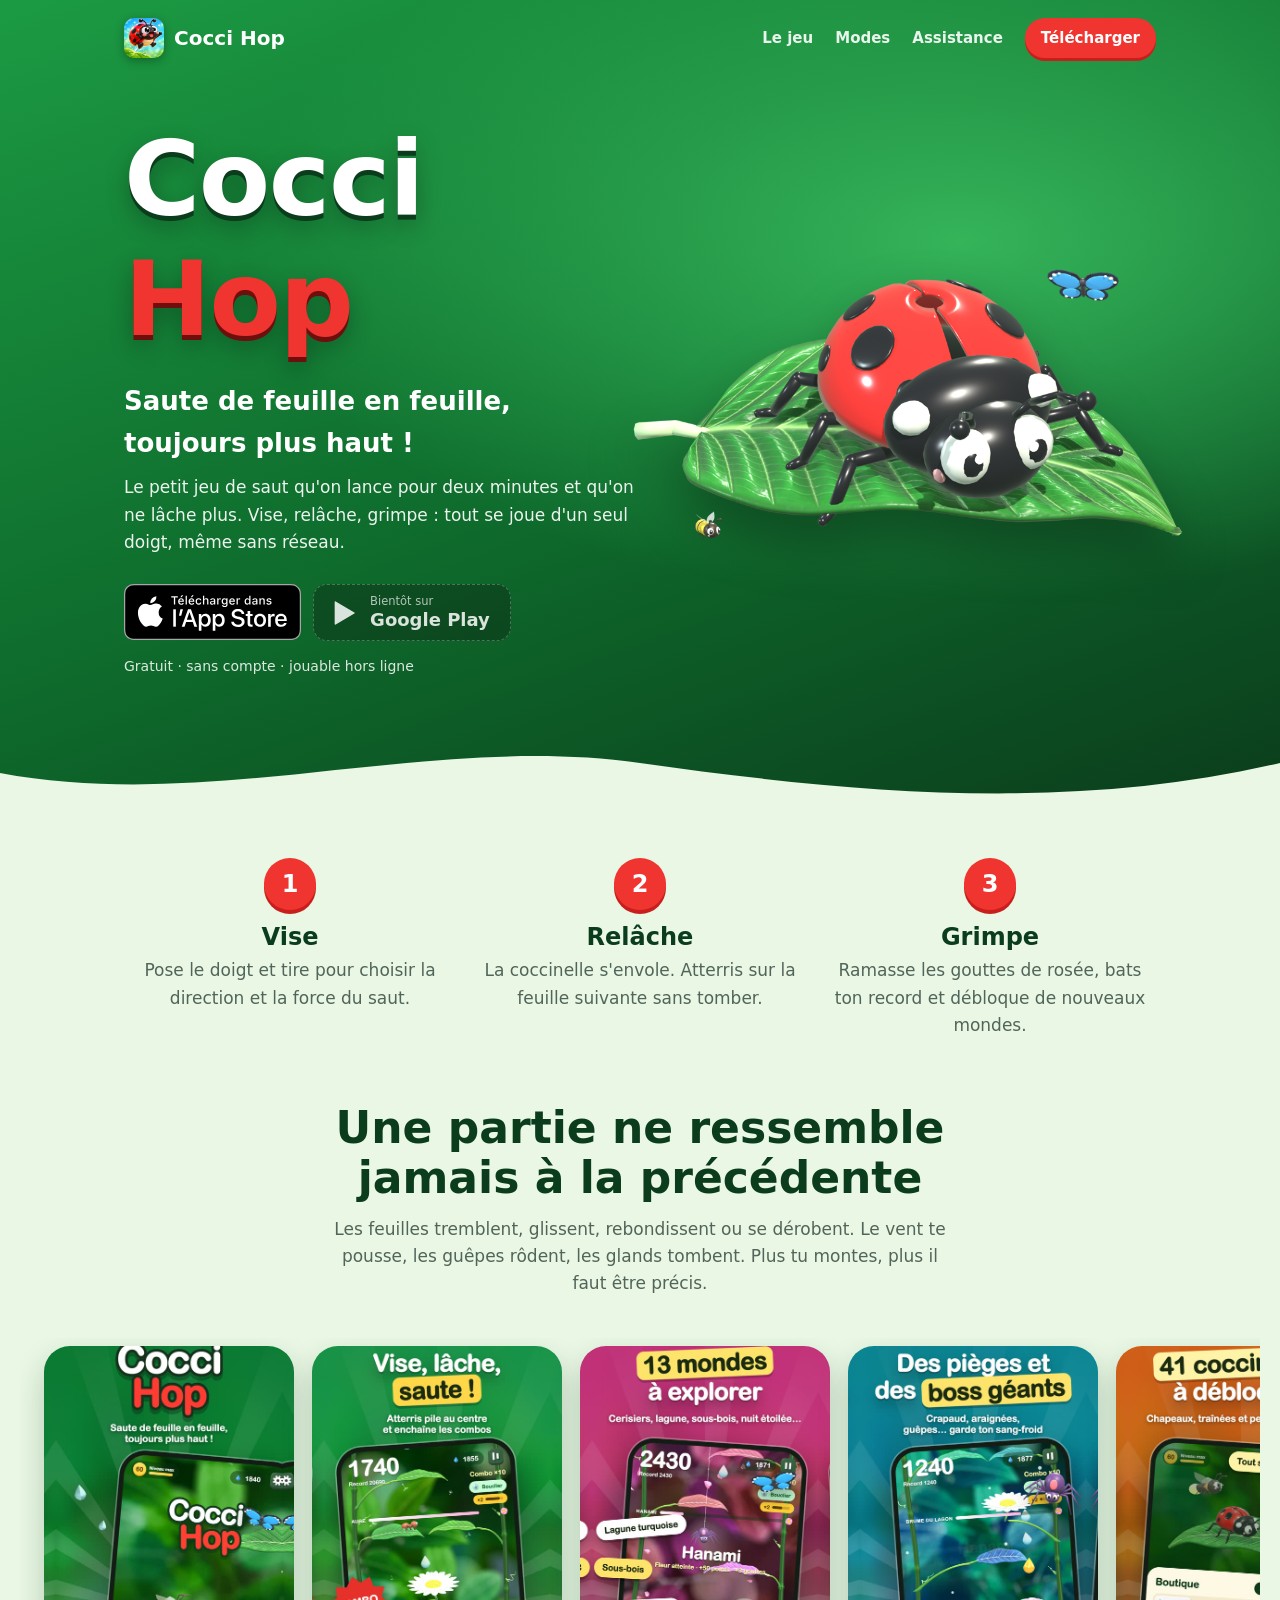
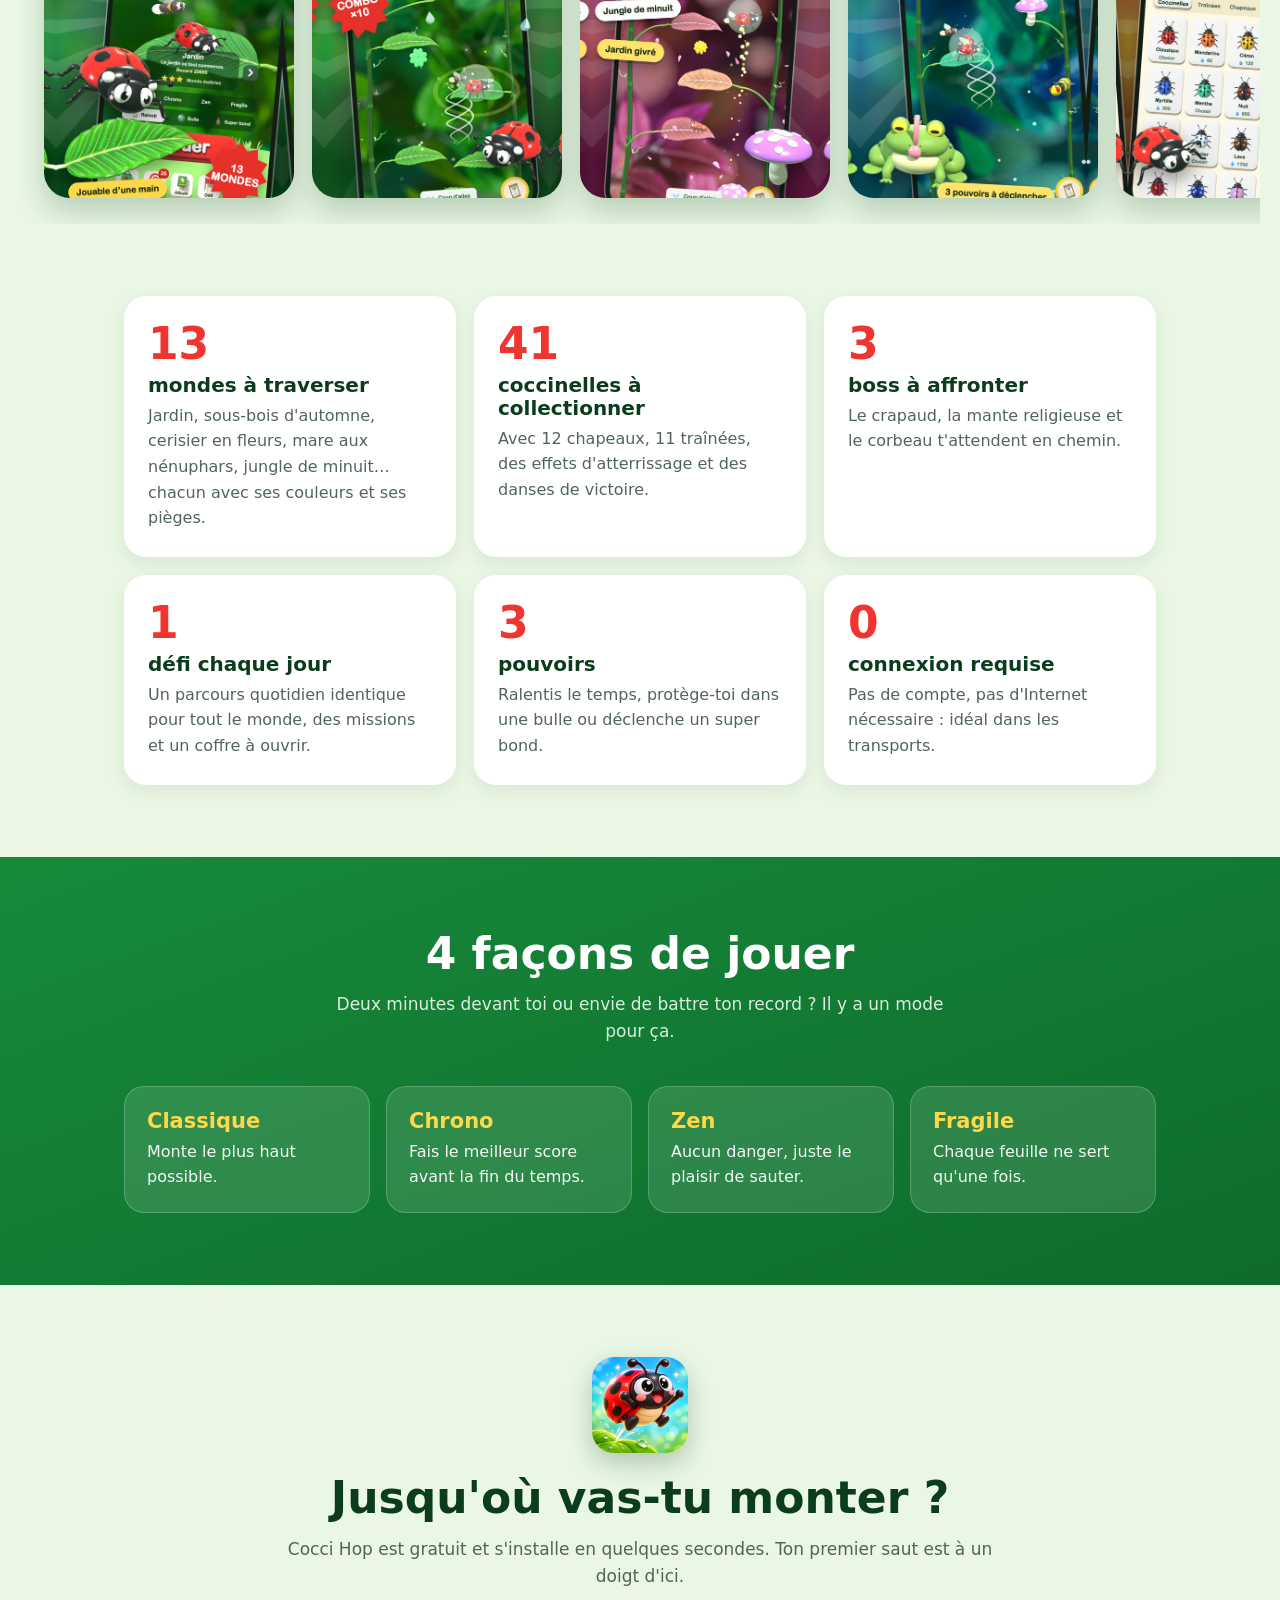
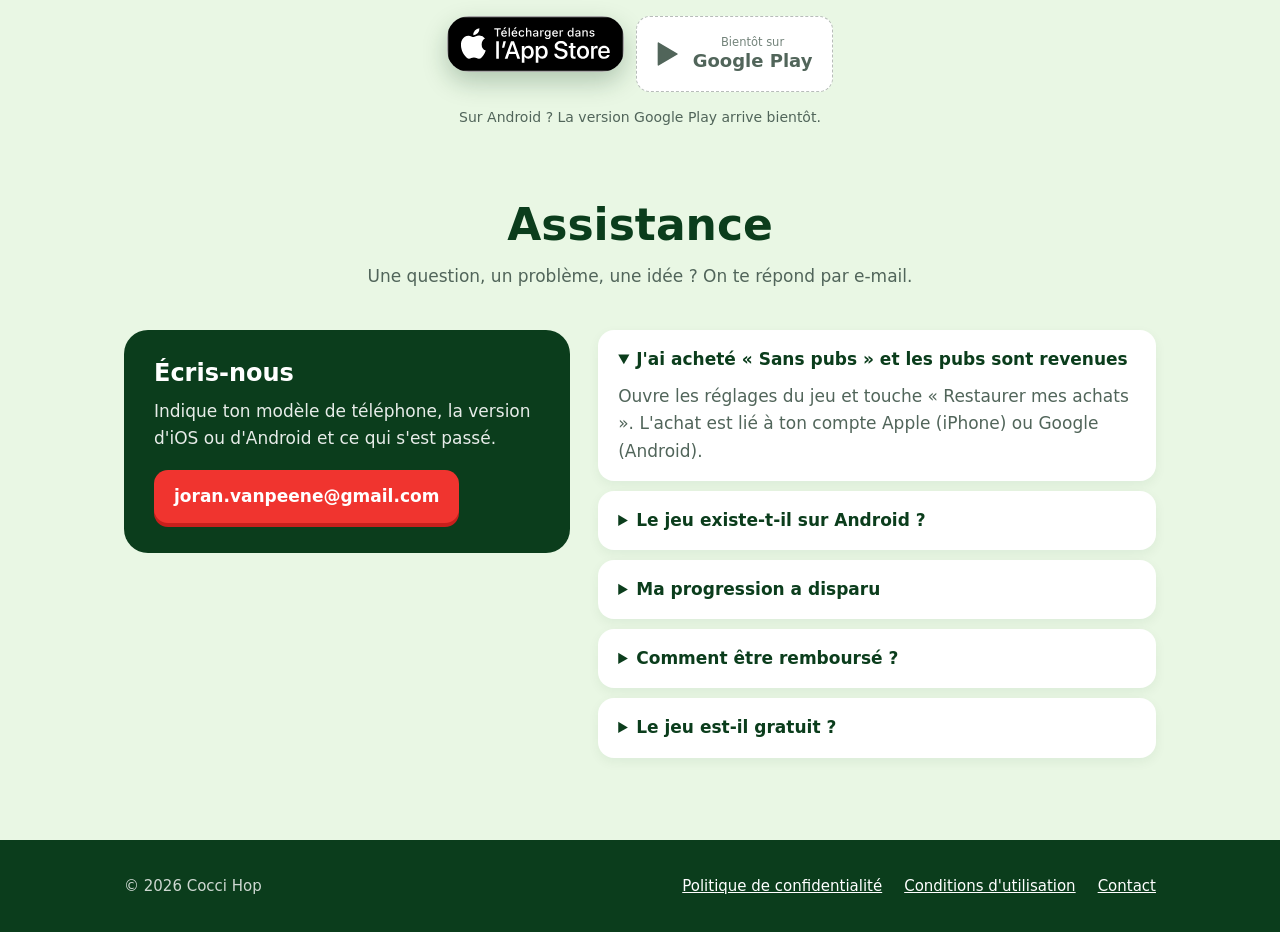
==== commit 1c1655f8: "Badge officiel de l'App Store" ====
--- a/index.html
+++ b/index.html
@@ -15,7 +15,7 @@
 <meta name="theme-color" content="#0e6b2c">
 <link rel="icon" href="icon.png">
 <link rel="apple-touch-icon" href="icon.png">
-<link rel="stylesheet" href="style.css?v=4">
+<link rel="stylesheet" href="style.css?v=5">
 </head>
 <body>
 
@@ -39,10 +39,7 @@
       <p class="accroche">Saute de feuille en feuille, toujours plus haut&nbsp;!</p>
       <p class="sous">Le petit jeu de saut qu'on lance pour deux minutes et qu'on ne lâche plus. Vise, relâche, grimpe&nbsp;: tout se joue d'un seul doigt, même sans réseau.</p>
       <div class="boutons">
-        <a class="magasin" href="https://apps.apple.com/fr/app/cocci-hop-jeu-de-coccinelle/id6834035549" aria-label="Télécharger Cocci Hop dans l'App Store">
-          <svg viewBox="0 0 24 24" fill="currentColor" aria-hidden="true"><path d="M16.6 12.7c0-2.3 1.9-3.400 2-3.500-1.100-1.600-2.800-1.800-3.400-1.800-1.400-.1-2.800.9-3.500.9s-1.900-.8-3.100-.8c-1.600 0-3.100.9-3.900 2.400-1.700 2.900-.4 7.200 1.200 9.500.8 1.100 1.700 2.400 3 2.400 1.200 0 1.700-.8 3.100-.8s1.900.8 3.100.8c1.300 0 2.100-1.200 2.900-2.300.9-1.300 1.300-2.600 1.300-2.700-.1 0-2.700-1-2.700-4.100zM14.300 5.800c.6-.8 1.100-1.900 1-3-.9 0-2.100.6-2.800 1.400-.6.7-1.100 1.800-1 2.900 1 .1 2.100-.5 2.800-1.300z"/></svg>
-          <span><small>Télécharger dans</small><b>l'App Store</b></span>
-        </a>
+        <a class="badge" href="https://apps.apple.com/fr/app/cocci-hop-jeu-de-coccinelle/id6834035549"><img src="badge-app-store.svg" width="177" height="56" alt="Télécharger dans l'App Store"></a>
         <span class="magasin bientot" aria-label="Bientôt disponible sur Google Play">
           <svg viewBox="0 0 24 24" fill="currentColor" aria-hidden="true"><path d="M4 2.600v18.800c0 .5.500.8.900.5l16-9.400c.4-.2.400-.8 0-1L4.900 2.100c-.4-.3-.9 0-.9.500z"/></svg>
           <span><small>Bientôt sur</small><b>Google Play</b></span>
@@ -112,10 +109,7 @@
     <h2>Jusqu'où vas-tu monter&nbsp;?</h2>
     <p>Cocci Hop est gratuit et s'installe en quelques secondes. Ton premier saut est à un doigt d'ici.</p>
     <div class="boutons">
-      <a class="magasin" href="https://apps.apple.com/fr/app/cocci-hop-jeu-de-coccinelle/id6834035549" aria-label="Télécharger Cocci Hop dans l'App Store">
-        <svg viewBox="0 0 24 24" fill="currentColor" aria-hidden="true"><path d="M16.6 12.7c0-2.3 1.9-3.400 2-3.500-1.100-1.600-2.800-1.800-3.400-1.800-1.400-.1-2.800.9-3.500.9s-1.900-.8-3.100-.8c-1.600 0-3.100.9-3.900 2.400-1.700 2.900-.4 7.200 1.200 9.500.8 1.100 1.700 2.400 3 2.400 1.200 0 1.700-.8 3.100-.8s1.900.8 3.100.8c1.300 0 2.100-1.200 2.900-2.300.9-1.300 1.300-2.600 1.300-2.700-.1 0-2.700-1-2.700-4.100zM14.300 5.800c.6-.8 1.100-1.900 1-3-.9 0-2.100.6-2.800 1.400-.6.7-1.100 1.800-1 2.900 1 .1 2.100-.5 2.800-1.300z"/></svg>
-        <span><small>Télécharger dans</small><b>l'App Store</b></span>
-      </a>
+      <a class="badge" href="https://apps.apple.com/fr/app/cocci-hop-jeu-de-coccinelle/id6834035549"><img src="badge-app-store.svg" width="177" height="56" alt="Télécharger dans l'App Store"></a>
       <span class="magasin bientot" aria-label="Bientôt disponible sur Google Play">
         <svg viewBox="0 0 24 24" fill="currentColor" aria-hidden="true"><path d="M4 2.600v18.800c0 .5.500.8.900.5l16-9.400c.4-.2.400-.8 0-1L4.900 2.100c-.4-.3-.9 0-.9.500z"/></svg>
         <span><small>Bientôt sur</small><b>Google Play</b></span>
--- a/style.css
+++ b/style.css
@@ -37,9 +37,11 @@
 .magasin svg{width:28px;height:28px;flex:none}
 .magasin small{display:block;font-size:11.5px;opacity:.8;line-height:1.2}
 .magasin b{display:block;font-size:18px;line-height:1.2}
-a.magasin{box-shadow:0 6px 18px rgba(0,0,0,.28);transition:transform .15s,background .15s}
-a.magasin:hover{background:#000;transform:translateY(-2px)}
-a.magasin:focus-visible,.telecharger:focus-visible{outline:3px solid var(--jaune);outline-offset:3px}
+a.badge:focus-visible,.telecharger:focus-visible{outline:3px solid var(--jaune);outline-offset:3px}
+a.badge{display:block;border-radius:10px;transition:transform .15s}
+a.badge img{height:56px;width:auto}
+a.badge:hover{transform:translateY(-2px)}
+.magasin{min-height:56px}
 .magasin.bientot{background:rgba(12,26,17,.35);border-style:dashed;color:rgba(255,255,255,.85);cursor:default}
 .gratuit{margin-top:14px;font-size:14px;opacity:.85}
 .scene{position:relative}
@@ -133,6 +135,6 @@
 @media (max-width:520px){
   section{padding:54px 0}.atouts,.modes,.etapes{grid-template-columns:1fr}.etapes{gap:30px}.trois{padding:44px 0 54px}.appel{padding-bottom:0}
   .barre nav a:not(.telecharger){display:none}
-  .captures img{width:210px}.magasin{min-width:0;flex:1 1 100%;justify-content:center}
+  .captures img{width:210px}.magasin{min-width:0;flex:1 1 100%;justify-content:center}a.badge{flex:1 1 100%}a.badge img{margin:0 auto}
 }
 @media (prefers-reduced-motion:reduce){.scene .cocci,.scene .ami{animation:none}html{scroll-behavior:auto}}
